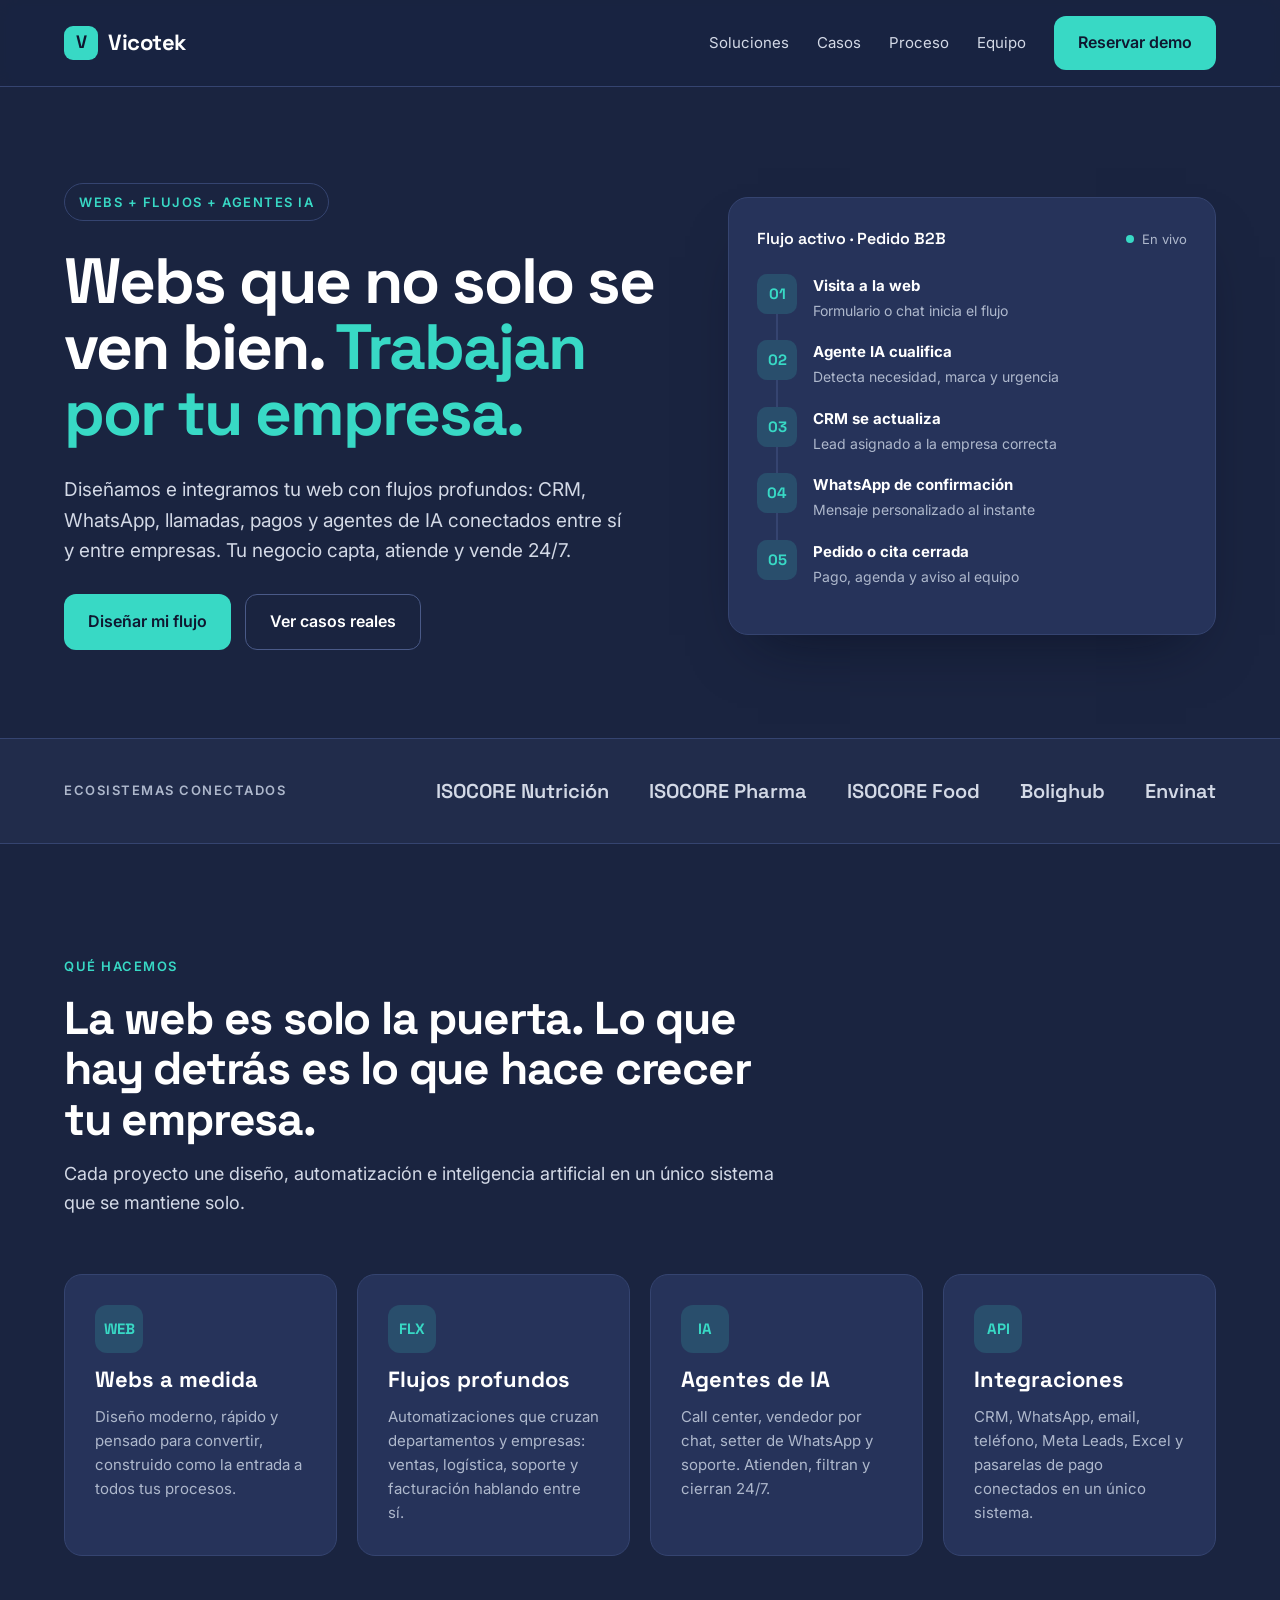
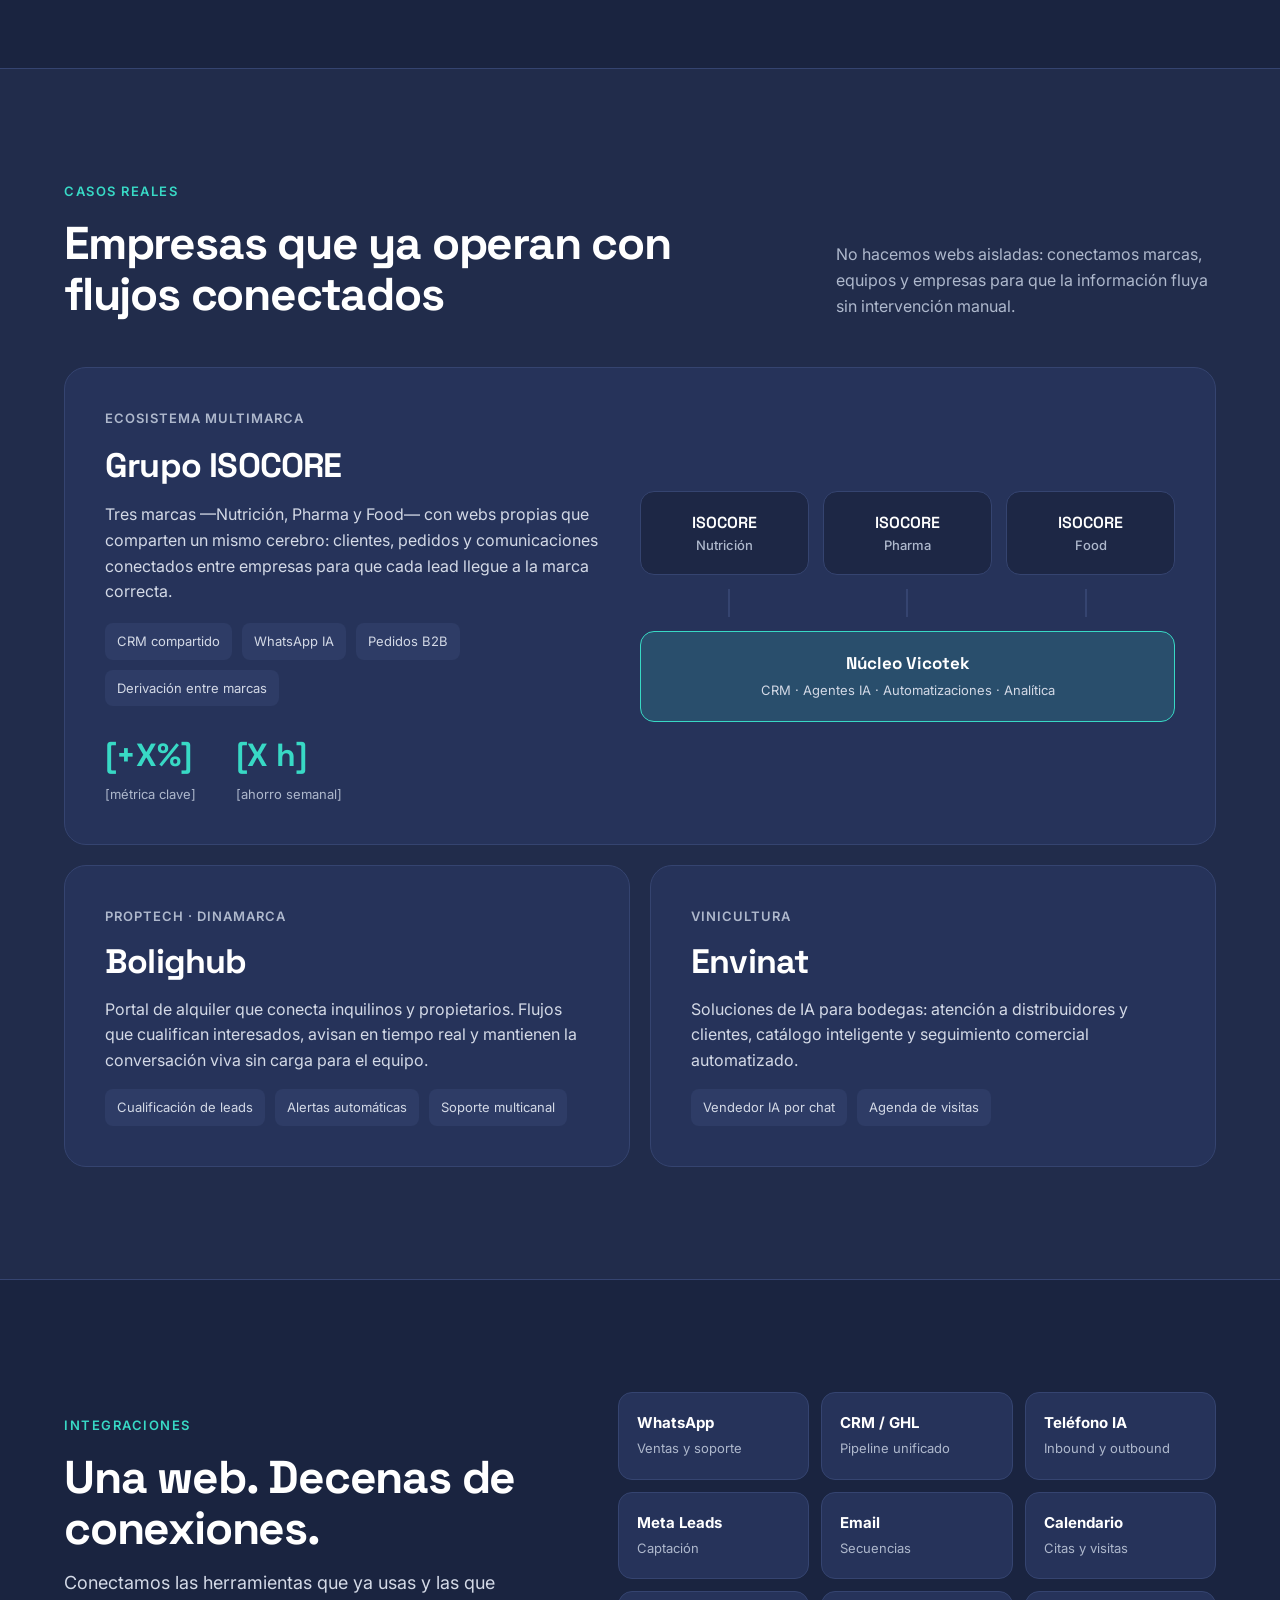
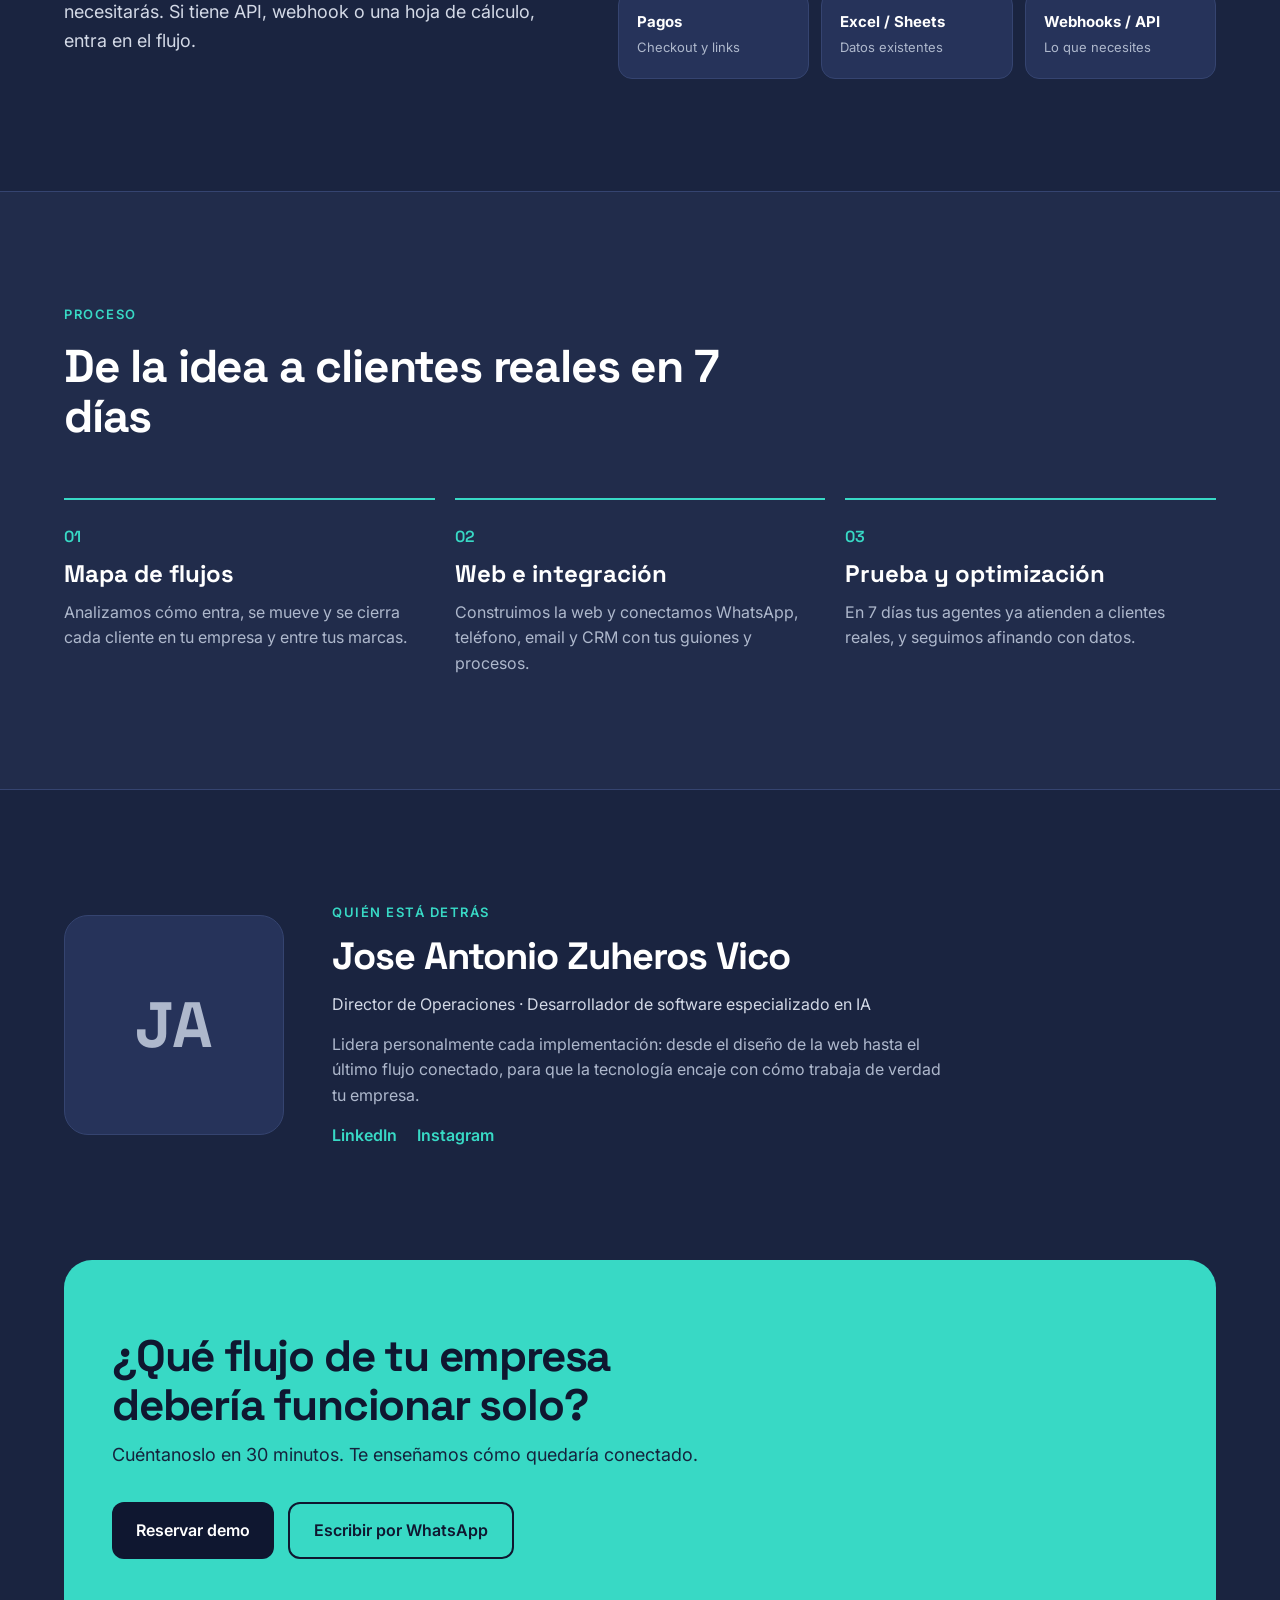
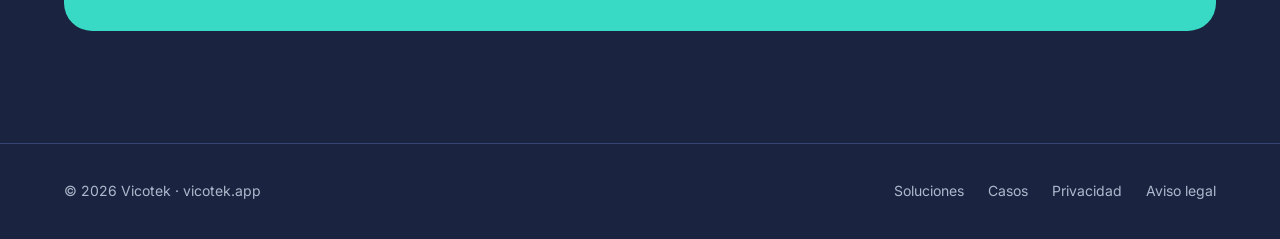
==== index.html @ 46a5ec21 "Nueva web Vicotek: webs integradas con flujos y agentes IA Co-Authored-By: Claude Opus 5.5 <noreply@" ====
<!doctype html>
<html lang="es">
<head>
  <meta charset="utf-8">
  <meta name="viewport" content="width=device-width, initial-scale=1">
  <title>Vicotek — Webs conectadas a flujos inteligentes e IA</title>
  <meta name="description" content="Diseñamos e integramos webs con flujos profundos: CRM, WhatsApp, llamadas, pagos y agentes de IA conectados entre sí y entre empresas.">
  <meta name="keywords" content="integración web, automatización, agentes IA, CRM, WhatsApp, flujos, empresas alimentarias, vinicultores">
  <link rel="canonical" href="https://www.vicotek.app/">

  <meta property="og:type" content="website">
  <meta property="og:title" content="Vicotek — Webs que trabajan por tu empresa">
  <meta property="og:description" content="Webs integradas con flujos profundos y agentes de IA que conectan empresas.">
  <meta property="og:url" content="https://www.vicotek.app/">
  <meta property="og:locale" content="es_ES">

  <link rel="icon" href="assets/favicon.svg" type="image/svg+xml">
  <link rel="preconnect" href="https://fonts.googleapis.com">
  <link rel="preconnect" href="https://fonts.gstatic.com" crossorigin>
  <link href="https://fonts.googleapis.com/css2?family=Inter:wght@400;500;600&family=Space+Grotesk:wght@500;600;700&display=swap" rel="stylesheet">
  <link rel="stylesheet" href="assets/styles.css">
</head>
<body>

<header class="header">
  <nav class="nav" aria-label="Principal">
    <a href="#inicio" class="logo"><span class="logo__mark">V</span>Vicotek</a>
    <button class="nav__toggle" type="button" aria-label="Abrir menú" aria-expanded="false" aria-controls="menu">
      <svg width="22" height="22" viewBox="0 0 24 24" fill="none" stroke="currentColor" stroke-width="2" stroke-linecap="round" aria-hidden="true"><path d="M4 7h16M4 12h16M4 17h16"/></svg>
    </button>
    <div class="nav__links" id="menu">
      <a href="#soluciones">Soluciones</a>
      <a href="#casos">Casos</a>
      <a href="#proceso">Proceso</a>
      <a href="#equipo">Equipo</a>
      <a class="btn btn--primary" href="https://api.leadconnectorhq.com/widget/booking/kqMCWqotNTBpPlBaoO3k" target="_blank" rel="noopener">Reservar demo</a>
    </div>
  </nav>
</header>

<main>

  <!-- HERO -->
  <section class="hero" id="inicio">
    <div class="container hero__grid">
      <div class="hero__copy">
        <span class="pill">Webs + flujos + agentes IA</span>
        <h1>Webs que no solo se ven bien. <span>Trabajan por tu empresa.</span></h1>
        <p class="lead">Diseñamos e integramos tu web con flujos profundos: CRM, WhatsApp, llamadas, pagos y agentes de IA conectados entre sí y entre empresas. Tu negocio capta, atiende y vende 24/7.</p>
        <div class="actions">
          <a class="btn btn--primary" href="https://api.leadconnectorhq.com/widget/booking/kqMCWqotNTBpPlBaoO3k" target="_blank" rel="noopener">Diseñar mi flujo</a>
          <a class="btn btn--ghost" href="#casos">Ver casos reales</a>
        </div>
      </div>

      <div class="flow" role="img" aria-label="Ejemplo de flujo conectado: visita web, agente IA, CRM, WhatsApp y pedido cerrado">
        <div class="flow__head">
          <span class="flow__title">Flujo activo · Pedido B2B</span>
          <span class="live"><span class="live__dot"></span>En vivo</span>
        </div>
        <ol class="flow__list">
          <li class="flow__step"><div class="flow__rail"><span class="flow__num">01</span><span class="flow__line"></span></div><div class="flow__text"><strong>Visita a la web</strong><span>Formulario o chat inicia el flujo</span></div></li>
          <li class="flow__step"><div class="flow__rail"><span class="flow__num">02</span><span class="flow__line"></span></div><div class="flow__text"><strong>Agente IA cualifica</strong><span>Detecta necesidad, marca y urgencia</span></div></li>
          <li class="flow__step"><div class="flow__rail"><span class="flow__num">03</span><span class="flow__line"></span></div><div class="flow__text"><strong>CRM se actualiza</strong><span>Lead asignado a la empresa correcta</span></div></li>
          <li class="flow__step"><div class="flow__rail"><span class="flow__num">04</span><span class="flow__line"></span></div><div class="flow__text"><strong>WhatsApp de confirmación</strong><span>Mensaje personalizado al instante</span></div></li>
          <li class="flow__step"><div class="flow__rail"><span class="flow__num">05</span><span class="flow__line"></span></div><div class="flow__text"><strong>Pedido o cita cerrada</strong><span>Pago, agenda y aviso al equipo</span></div></li>
        </ol>
      </div>
    </div>
  </section>

  <!-- ECOSISTEMAS -->
  <section class="strip" aria-label="Ecosistemas conectados">
    <div class="strip__inner">
      <span class="strip__label">Ecosistemas conectados</span>
      <div class="strip__logos">
        <span>ISOCORE Nutrición</span>
        <span>ISOCORE Pharma</span>
        <span>ISOCORE Food</span>
        <span>Bolighub</span>
        <span>Envinat</span>
      </div>
    </div>
  </section>

  <!-- SOLUCIONES -->
  <section class="section" id="soluciones">
    <div class="container">
      <div class="section-head reveal">
        <span class="eyebrow">Qué hacemos</span>
        <h2 class="h2">La web es solo la puerta. Lo que hay detrás es lo que hace crecer tu empresa.</h2>
        <p class="lead">Cada proyecto une diseño, automatización e inteligencia artificial en un único sistema que se mantiene solo.</p>
      </div>
      <div class="grid">
        <article class="card reveal"><span class="card__icon">WEB</span><h3>Webs a medida</h3><p>Diseño moderno, rápido y pensado para convertir, construido como la entrada a todos tus procesos.</p></article>
        <article class="card reveal"><span class="card__icon">FLX</span><h3>Flujos profundos</h3><p>Automatizaciones que cruzan departamentos y empresas: ventas, logística, soporte y facturación hablando entre sí.</p></article>
        <article class="card reveal"><span class="card__icon">IA</span><h3>Agentes de IA</h3><p>Call center, vendedor por chat, setter de WhatsApp y soporte. Atienden, filtran y cierran 24/7.</p></article>
        <article class="card reveal"><span class="card__icon">API</span><h3>Integraciones</h3><p>CRM, WhatsApp, email, teléfono, Meta Leads, Excel y pasarelas de pago conectados en un único sistema.</p></article>
      </div>
    </div>
  </section>

  <!-- CASOS -->
  <section class="section section--alt" id="casos">
    <div class="container">
      <div class="cases__head reveal">
        <div class="section-head" style="margin-bottom:0">
          <span class="eyebrow">Casos reales</span>
          <h2 class="h2">Empresas que ya operan con flujos conectados</h2>
        </div>
        <p>No hacemos webs aisladas: conectamos marcas, equipos y empresas para que la información fluya sin intervención manual.</p>
      </div>

      <article class="case case--wide reveal">
        <div class="case__copy">
          <span class="case__tag">Ecosistema multimarca</span>
          <h3>Grupo ISOCORE</h3>
          <p>Tres marcas —Nutrición, Pharma y Food— con webs propias que comparten un mismo cerebro: clientes, pedidos y comunicaciones conectados entre empresas para que cada lead llegue a la marca correcta.</p>
          <div class="chips"><span class="chip">CRM compartido</span><span class="chip">WhatsApp IA</span><span class="chip">Pedidos B2B</span><span class="chip">Derivación entre marcas</span></div>
          <!-- TODO: sustituir por métricas reales -->
          <div class="stats">
            <div class="stat"><strong>[+X%]</strong><span>[métrica clave]</span></div>
            <div class="stat"><strong>[X h]</strong><span>[ahorro semanal]</span></div>
          </div>
        </div>
        <div class="eco" role="img" aria-label="Las tres marcas ISOCORE conectadas al núcleo Vicotek">
          <div class="eco__brand">ISOCORE<small>Nutrición</small></div>
          <div class="eco__brand">ISOCORE<small>Pharma</small></div>
          <div class="eco__brand">ISOCORE<small>Food</small></div>
          <div class="eco__links" aria-hidden="true"><i></i><i></i><i></i></div>
          <div class="eco__core"><strong>Núcleo Vicotek</strong><span>CRM · Agentes IA · Automatizaciones · Analítica</span></div>
        </div>
      </article>

      <div class="cases__grid">
        <article class="case reveal">
          <span class="case__tag">Proptech · Dinamarca</span>
          <h3>Bolighub</h3>
          <p>Portal de alquiler que conecta inquilinos y propietarios. Flujos que cualifican interesados, avisan en tiempo real y mantienen la conversación viva sin carga para el equipo.</p>
          <div class="chips"><span class="chip">Cualificación de leads</span><span class="chip">Alertas automáticas</span><span class="chip">Soporte multicanal</span></div>
        </article>
        <article class="case reveal">
          <span class="case__tag">Vinicultura</span>
          <h3>Envinat</h3>
          <p>Soluciones de IA para bodegas: atención a distribuidores y clientes, catálogo inteligente y seguimiento comercial automatizado.</p>
          <div class="chips"><span class="chip">Vendedor IA por chat</span><span class="chip">Agenda de visitas</span></div>
        </article>
      </div>
    </div>
  </section>

  <!-- INTEGRACIONES -->
  <section class="section">
    <div class="container split">
      <div class="split__copy reveal">
        <span class="eyebrow">Integraciones</span>
        <h2 class="h2">Una web. Decenas de conexiones.</h2>
        <p class="lead">Conectamos las herramientas que ya usas y las que necesitarás. Si tiene API, webhook o una hoja de cálculo, entra en el flujo.</p>
      </div>
      <div class="tools reveal">
        <div class="tool"><strong>WhatsApp</strong><span>Ventas y soporte</span></div>
        <div class="tool"><strong>CRM / GHL</strong><span>Pipeline unificado</span></div>
        <div class="tool"><strong>Teléfono IA</strong><span>Inbound y outbound</span></div>
        <div class="tool"><strong>Meta Leads</strong><span>Captación</span></div>
        <div class="tool"><strong>Email</strong><span>Secuencias</span></div>
        <div class="tool"><strong>Calendario</strong><span>Citas y visitas</span></div>
        <div class="tool"><strong>Pagos</strong><span>Checkout y links</span></div>
        <div class="tool"><strong>Excel / Sheets</strong><span>Datos existentes</span></div>
        <div class="tool"><strong>Webhooks / API</strong><span>Lo que necesites</span></div>
      </div>
    </div>
  </section>

  <!-- PROCESO -->
  <section class="section section--alt" id="proceso">
    <div class="container">
      <div class="section-head reveal">
        <span class="eyebrow">Proceso</span>
        <h2 class="h2">De la idea a clientes reales en 7 días</h2>
      </div>
      <div class="grid">
        <div class="step reveal"><span class="step__n">01</span><h3>Mapa de flujos</h3><p>Analizamos cómo entra, se mueve y se cierra cada cliente en tu empresa y entre tus marcas.</p></div>
        <div class="step reveal"><span class="step__n">02</span><h3>Web e integración</h3><p>Construimos la web y conectamos WhatsApp, teléfono, email y CRM con tus guiones y procesos.</p></div>
        <div class="step reveal"><span class="step__n">03</span><h3>Prueba y optimización</h3><p>En 7 días tus agentes ya atienden a clientes reales, y seguimos afinando con datos.</p></div>
      </div>
    </div>
  </section>

  <!-- EQUIPO -->
  <section class="section" id="equipo">
    <div class="container team">
      <!-- Para poner la foto: guarda assets/jose-antonio.jpg y cambia este div por
           <img class="team__photo" src="assets/jose-antonio.jpg" alt="Jose Antonio Zuheros Vico"> -->
      <div class="team__photo" aria-hidden="true">JA</div>
      <div class="team__copy reveal">
        <span class="eyebrow">Quién está detrás</span>
        <h2>Jose Antonio Zuheros Vico</h2>
        <span class="team__role">Director de Operaciones · Desarrollador de software especializado en IA</span>
        <p>Lidera personalmente cada implementación: desde el diseño de la web hasta el último flujo conectado, para que la tecnología encaje con cómo trabaja de verdad tu empresa.</p>
        <div class="team__social">
          <a href="https://www.linkedin.com/in/jose-antonio-zuheros-vico-3103874" target="_blank" rel="noopener">LinkedIn</a>
          <a href="https://www.instagram.com/jose_antonio_vico" target="_blank" rel="noopener">Instagram</a>
        </div>
      </div>
    </div>
  </section>

  <!-- CTA -->
  <section class="cta">
    <div class="container">
      <div class="cta__box reveal">
        <div>
          <h2>¿Qué flujo de tu empresa debería funcionar solo?</h2>
          <p>Cuéntanoslo en 30 minutos. Te enseñamos cómo quedaría conectado.</p>
        </div>
        <div class="actions">
          <a class="btn btn--dark" href="https://api.leadconnectorhq.com/widget/booking/kqMCWqotNTBpPlBaoO3k" target="_blank" rel="noopener">Reservar demo</a>
          <a class="btn btn--outline-dark" href="https://wa.link/6b6g6p" target="_blank" rel="noopener">Escribir por WhatsApp</a>
        </div>
      </div>
    </div>
  </section>

</main>

<footer class="footer">
  <div class="footer__inner">
    <span>© <span id="year">2026</span> Vicotek · vicotek.app</span>
    <div class="footer__links">
      <a href="#soluciones">Soluciones</a>
      <a href="#casos">Casos</a>
      <a href="privacidad.html">Privacidad</a>
      <a href="aviso-legal.html">Aviso legal</a>
    </div>
  </div>
</footer>

<script src="assets/main.js" defer></script>
</body>
</html>
---- assets/styles.css ----
/* ==========================================================
   Vicotek — estilos
   Cambia los colores de marca aquí (variables :root)
   ========================================================== */
:root {
  --bg: #1A2440;          /* fondo principal (más claro que la v1) */
  --bg-alt: #212C4B;      /* secciones alternas */
  --surface: #26335A;     /* tarjetas */
  --surface-2: #1D2745;   /* tarjetas internas */
  --border: #354470;
  --chip: #2E3C66;

  --text: #FFFFFF;
  --text-2: #D3D9E6;
  --muted: #AEB8CC;

  --accent: #38D9C5;      /* color de marca */
  --accent-soft: rgba(56, 217, 197, 0.16);
  --on-accent: #0F1730;

  --font-body: "Inter", system-ui, -apple-system, "Segoe UI", sans-serif;
  --font-head: "Space Grotesk", "Inter", system-ui, sans-serif;

  --radius: 18px;
  --max: 1200px;
}

*, *::before, *::after { box-sizing: border-box; }
html { scroll-behavior: smooth; scroll-padding-top: 84px; }
body {
  margin: 0;
  font-family: var(--font-body);
  color: var(--text-2);
  background: var(--bg);
  line-height: 1.6;
  -webkit-font-smoothing: antialiased;
}
img { max-width: 100%; display: block; }
a { color: inherit; text-decoration: none; }
h1, h2, h3 { font-family: var(--font-head); color: var(--text); margin: 0; line-height: 1.1; }
p { margin: 0; }

.container { max-width: var(--max); margin: 0 auto; padding: 0 24px; }
.section { padding: 112px 0; }
.section--alt { background: var(--bg-alt); border-top: 1px solid var(--border); border-bottom: 1px solid var(--border); }

.eyebrow {
  display: inline-block;
  font-size: 13px; font-weight: 600; letter-spacing: 1.5px; text-transform: uppercase;
  color: var(--accent);
}
.h2 { font-size: clamp(32px, 4.2vw, 46px); letter-spacing: -1.2px; }
.lead { font-size: 18px; color: var(--text-2); }
.section-head { display: flex; flex-direction: column; gap: 16px; max-width: 720px; margin-bottom: 56px; }

/* Buttons */
.btn {
  display: inline-flex; align-items: center; justify-content: center;
  min-height: 48px; padding: 14px 24px; border-radius: 12px;
  font-weight: 600; font-size: 16px; transition: transform .15s ease, background .15s ease, border-color .15s ease;
}
.btn:hover { transform: translateY(-1px); }
.btn--primary { background: var(--accent); color: var(--on-accent); }
.btn--ghost { border: 1px solid #4A5A88; color: var(--text); }
.btn--ghost:hover { border-color: var(--accent); }
.btn--dark { background: var(--on-accent); color: #fff; }
.btn--outline-dark { border: 2px solid var(--on-accent); color: var(--on-accent); }
.btn:focus-visible, a:focus-visible, button:focus-visible { outline: 3px solid var(--accent); outline-offset: 3px; }

/* Header */
.header {
  position: sticky; top: 0; z-index: 50;
  background: rgba(26, 36, 64, 0.88);
  backdrop-filter: saturate(1.4) blur(10px);
  -webkit-backdrop-filter: saturate(1.4) blur(10px);
  border-bottom: 1px solid var(--border);
}
.nav { display: flex; align-items: center; justify-content: space-between; gap: 16px; padding: 16px 24px; max-width: var(--max); margin: 0 auto; }
.logo { display: flex; align-items: center; gap: 10px; font-family: var(--font-head); font-weight: 700; font-size: 22px; color: var(--text); letter-spacing: -0.5px; }
.logo__mark { width: 34px; height: 34px; border-radius: 9px; background: var(--accent); color: var(--on-accent); display: grid; place-items: center; font-size: 18px; }
.nav__links { display: flex; align-items: center; gap: 28px; font-size: 15px; }
.nav__links a:not(.btn) { color: var(--text-2); }
.nav__links a:not(.btn):hover { color: var(--text); }
.nav__toggle { display: none; background: none; border: 1px solid var(--border); border-radius: 10px; width: 44px; height: 44px; color: var(--text); cursor: pointer; }

/* Hero */
.hero { padding: 96px 0 88px; }
.hero__grid { display: flex; flex-wrap: wrap; gap: 56px; align-items: center; }
.hero__copy { flex: 1 1 520px; min-width: 0; display: flex; flex-direction: column; gap: 28px; }
.pill { align-self: flex-start; font-size: 13px; font-weight: 600; letter-spacing: 1.5px; text-transform: uppercase; color: var(--accent); border: 1px solid var(--border); border-radius: 999px; padding: 8px 14px; }
.hero h1 { font-size: clamp(40px, 6vw, 64px); letter-spacing: -2px; line-height: 1.03; }
.hero h1 span { color: var(--accent); }
.hero .lead { font-size: 19px; max-width: 560px; }
.actions { display: flex; flex-wrap: wrap; gap: 14px; }

.flow { flex: 1 1 400px; min-width: 0; background: var(--surface); border: 1px solid var(--border); border-radius: 20px; padding: 28px; box-shadow: 0 30px 60px -30px rgba(5, 10, 25, .6); }
.flow__head { display: flex; justify-content: space-between; align-items: center; margin-bottom: 22px; }
.flow__title { font-family: var(--font-head); font-weight: 600; color: var(--text); }
.live { display: inline-flex; align-items: center; gap: 8px; font-size: 13px; color: var(--muted); }
.live__dot { width: 8px; height: 8px; border-radius: 50%; background: var(--accent); animation: pulse 1.8s infinite; }
@keyframes pulse { 0%,100% { box-shadow: 0 0 0 0 var(--accent-soft); } 50% { box-shadow: 0 0 0 6px var(--accent-soft); } }
.flow__list { list-style: none; margin: 0; padding: 0; }
.flow__step { display: flex; gap: 16px; }
.flow__rail { display: flex; flex-direction: column; align-items: center; width: 40px; flex-shrink: 0; }
.flow__num { width: 40px; height: 40px; border-radius: 10px; background: var(--accent-soft); color: var(--accent); display: grid; place-items: center; font-family: var(--font-head); font-weight: 700; font-size: 15px; }
.flow__line { width: 2px; flex: 1; min-height: 18px; background: var(--border); }
.flow__step:last-child .flow__line { display: none; }
.flow__text { padding-bottom: 18px; display: flex; flex-direction: column; gap: 2px; }
.flow__text strong { color: var(--text); font-size: 15px; }
.flow__text span { font-size: 14px; color: var(--muted); }

/* Logo strip */
.strip { background: var(--bg-alt); border-top: 1px solid var(--border); border-bottom: 1px solid var(--border); }
.strip__inner { display: flex; flex-wrap: wrap; align-items: center; justify-content: space-between; gap: 28px; padding: 36px 24px; max-width: var(--max); margin: 0 auto; }
.strip__label { font-size: 13px; font-weight: 600; letter-spacing: 1.5px; text-transform: uppercase; color: var(--muted); }
.strip__logos { display: flex; flex-wrap: wrap; gap: 14px 40px; font-family: var(--font-head); font-weight: 600; font-size: 20px; color: var(--text-2); }

/* Cards */
.grid { display: grid; gap: 20px; grid-template-columns: repeat(auto-fit, minmax(260px, 1fr)); }
.card { background: var(--surface); border: 1px solid var(--border); border-radius: var(--radius); padding: 30px; display: flex; flex-direction: column; gap: 14px; transition: border-color .2s ease, transform .2s ease; }
.card:hover { border-color: var(--accent); transform: translateY(-2px); }
.card__icon { width: 48px; height: 48px; border-radius: 12px; background: var(--accent-soft); color: var(--accent); display: grid; place-items: center; font-family: var(--font-head); font-weight: 700; font-size: 15px; }
.card h3 { font-size: 22px; }
.card p { font-size: 15px; color: var(--muted); }

/* Cases */
.cases__head { display: flex; flex-wrap: wrap; justify-content: space-between; align-items: flex-end; gap: 24px; margin-bottom: 48px; }
.cases__head p { max-width: 380px; color: var(--muted); }
.case { background: var(--surface); border: 1px solid var(--border); border-radius: 22px; padding: 40px; display: flex; flex-direction: column; gap: 16px; }
.case--wide { flex-direction: row; flex-wrap: wrap; gap: 40px; margin-bottom: 20px; }
.case__copy { flex: 1 1 380px; min-width: 0; display: flex; flex-direction: column; gap: 18px; }
.case__tag { font-size: 13px; font-weight: 600; color: var(--muted); letter-spacing: 1px; text-transform: uppercase; }
.case h3 { font-size: clamp(26px, 3vw, 34px); letter-spacing: -0.8px; }
.case p { font-size: 16px; }
.chips { display: flex; flex-wrap: wrap; gap: 10px; }
.chip { font-size: 13px; padding: 8px 12px; border-radius: 8px; background: var(--chip); color: var(--text-2); }
.stats { display: flex; gap: 40px; padding-top: 6px; }
.stat { display: flex; flex-direction: column; gap: 2px; }
.stat strong { font-family: var(--font-head); font-size: 32px; color: var(--accent); }
.stat span { font-size: 13px; color: var(--muted); }
.cases__grid { display: grid; gap: 20px; grid-template-columns: repeat(auto-fit, minmax(320px, 1fr)); }

.eco { flex: 1 1 420px; min-width: 0; display: grid; grid-template-columns: repeat(3, minmax(0, 1fr)); gap: 14px; align-content: center; }
.eco__brand { background: var(--surface-2); border: 1px solid var(--border); border-radius: 14px; padding: 18px 10px; text-align: center; font-family: var(--font-head); font-weight: 600; color: var(--text); }
.eco__brand small { display: block; font-family: var(--font-body); font-weight: 500; font-size: 13px; color: var(--muted); }
.eco__links { grid-column: 1 / -1; display: flex; justify-content: space-around; }
.eco__links i { width: 2px; height: 28px; background: var(--border); }
.eco__core { grid-column: 1 / -1; background: var(--accent-soft); border: 1px solid var(--accent); border-radius: 14px; padding: 18px; text-align: center; }
.eco__core strong { display: block; font-family: var(--font-head); font-size: 17px; color: var(--text); }
.eco__core span { font-size: 13px; color: var(--text-2); }

/* Integrations */
.split { display: flex; flex-wrap: wrap; gap: 56px; align-items: center; }
.split__copy { flex: 1 1 420px; min-width: 0; display: flex; flex-direction: column; gap: 16px; }
.tools { flex: 1 1 520px; min-width: 0; display: grid; gap: 12px; grid-template-columns: repeat(auto-fit, minmax(150px, 1fr)); }
.tool { background: var(--surface); border: 1px solid var(--border); border-radius: 14px; padding: 18px; }
.tool strong { display: block; color: var(--text); font-size: 15px; }
.tool span { font-size: 13px; color: var(--muted); }

/* Process */
.step { border-top: 2px solid var(--accent); padding-top: 24px; display: flex; flex-direction: column; gap: 12px; }
.step__n { font-family: var(--font-head); font-weight: 600; color: var(--accent); }
.step h3 { font-size: 24px; }
.step p { color: var(--muted); }

/* Team */
.team { display: flex; flex-wrap: wrap; gap: 48px; align-items: center; }
.team__photo { width: 220px; height: 220px; border-radius: 24px; object-fit: cover; background: var(--surface); border: 1px solid var(--border); flex-shrink: 0; display: grid; place-items: center; color: var(--muted); font-family: var(--font-head); font-size: 64px; font-weight: 700; }
.team__copy { flex: 1 1 480px; min-width: 0; display: flex; flex-direction: column; gap: 14px; }
.team__copy h2 { font-size: clamp(28px, 3.4vw, 38px); letter-spacing: -1px; }
.team__role { color: var(--text-2); }
.team__copy p { color: var(--muted); max-width: 620px; }
.team__social { display: flex; gap: 20px; }
.team__social a { color: var(--accent); font-weight: 600; }
.team__social a:hover { text-decoration: underline; }

/* CTA */
.cta { padding: 0 0 112px; }
.cta__box { background: var(--accent); border-radius: 28px; padding: 72px 48px; display: flex; flex-wrap: wrap; justify-content: space-between; align-items: center; gap: 32px; }
.cta__box h2 { color: var(--on-accent); font-size: clamp(30px, 4vw, 44px); letter-spacing: -1.2px; max-width: 640px; }
.cta__box p { color: #15233D; font-size: 18px; margin-top: 12px; }

/* Footer */
.footer { border-top: 1px solid var(--border); }
.footer__inner { display: flex; flex-wrap: wrap; justify-content: space-between; gap: 16px; padding: 36px 24px; max-width: var(--max); margin: 0 auto; font-size: 14px; color: var(--muted); }
.footer__links { display: flex; flex-wrap: wrap; gap: 24px; }
.footer__links a:hover { color: var(--text); }

/* Reveal on scroll */
.reveal { opacity: 0; transform: translateY(16px); transition: opacity .6s ease, transform .6s ease; }
.reveal.is-visible { opacity: 1; transform: none; }
@media (prefers-reduced-motion: reduce) {
  html { scroll-behavior: auto; }
  .reveal { opacity: 1; transform: none; transition: none; }
  .live__dot { animation: none; }
}

/* Mobile */
@media (max-width: 860px) {
  .nav__toggle { display: inline-grid; place-items: center; }
  .nav__links {
    display: none; position: absolute; top: 100%; left: 0; right: 0;
    flex-direction: column; align-items: stretch; gap: 4px;
    padding: 16px 24px 24px; background: var(--bg); border-bottom: 1px solid var(--border);
  }
  .nav__links.is-open { display: flex; }
  .nav__links a:not(.btn) { padding: 12px 0; }
  .section { padding: 80px 0; }
  .hero { padding: 64px 0; }
  .case { padding: 28px; }
  .cta__box { padding: 48px 28px; }
}
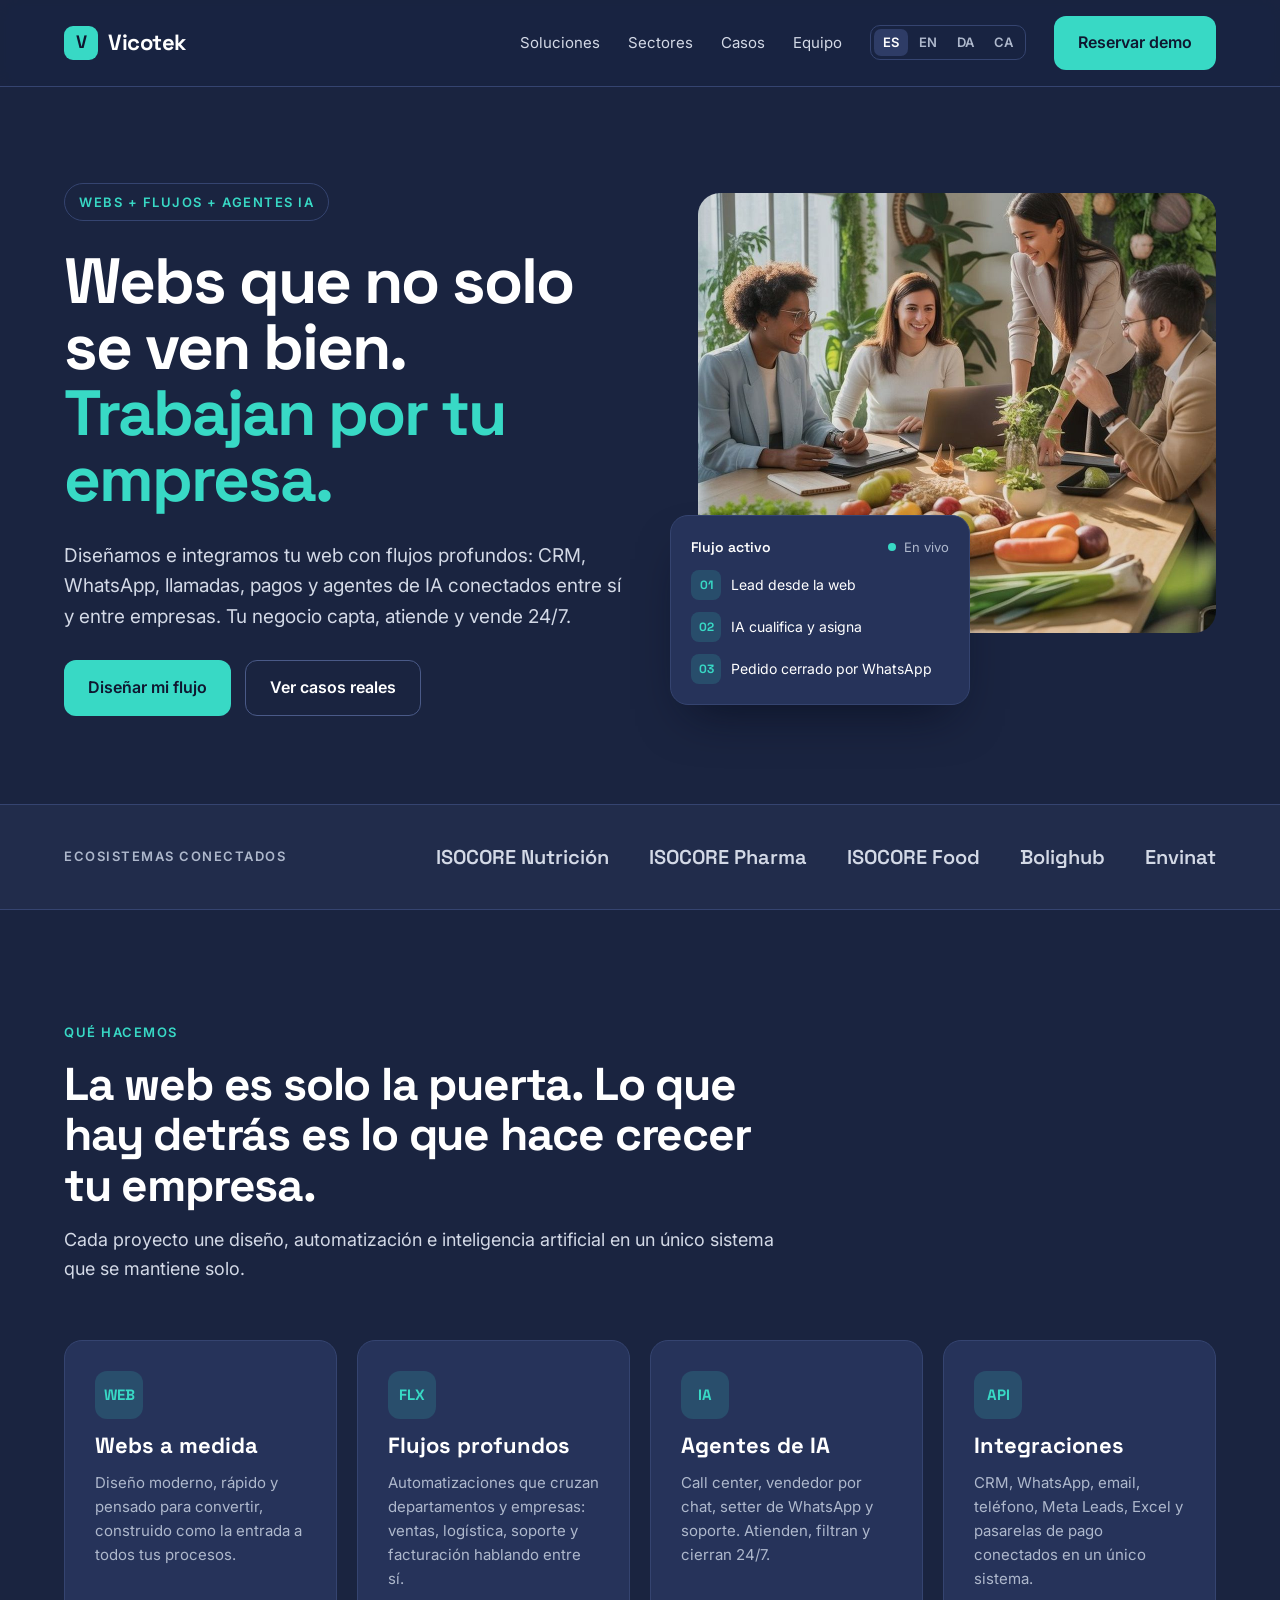
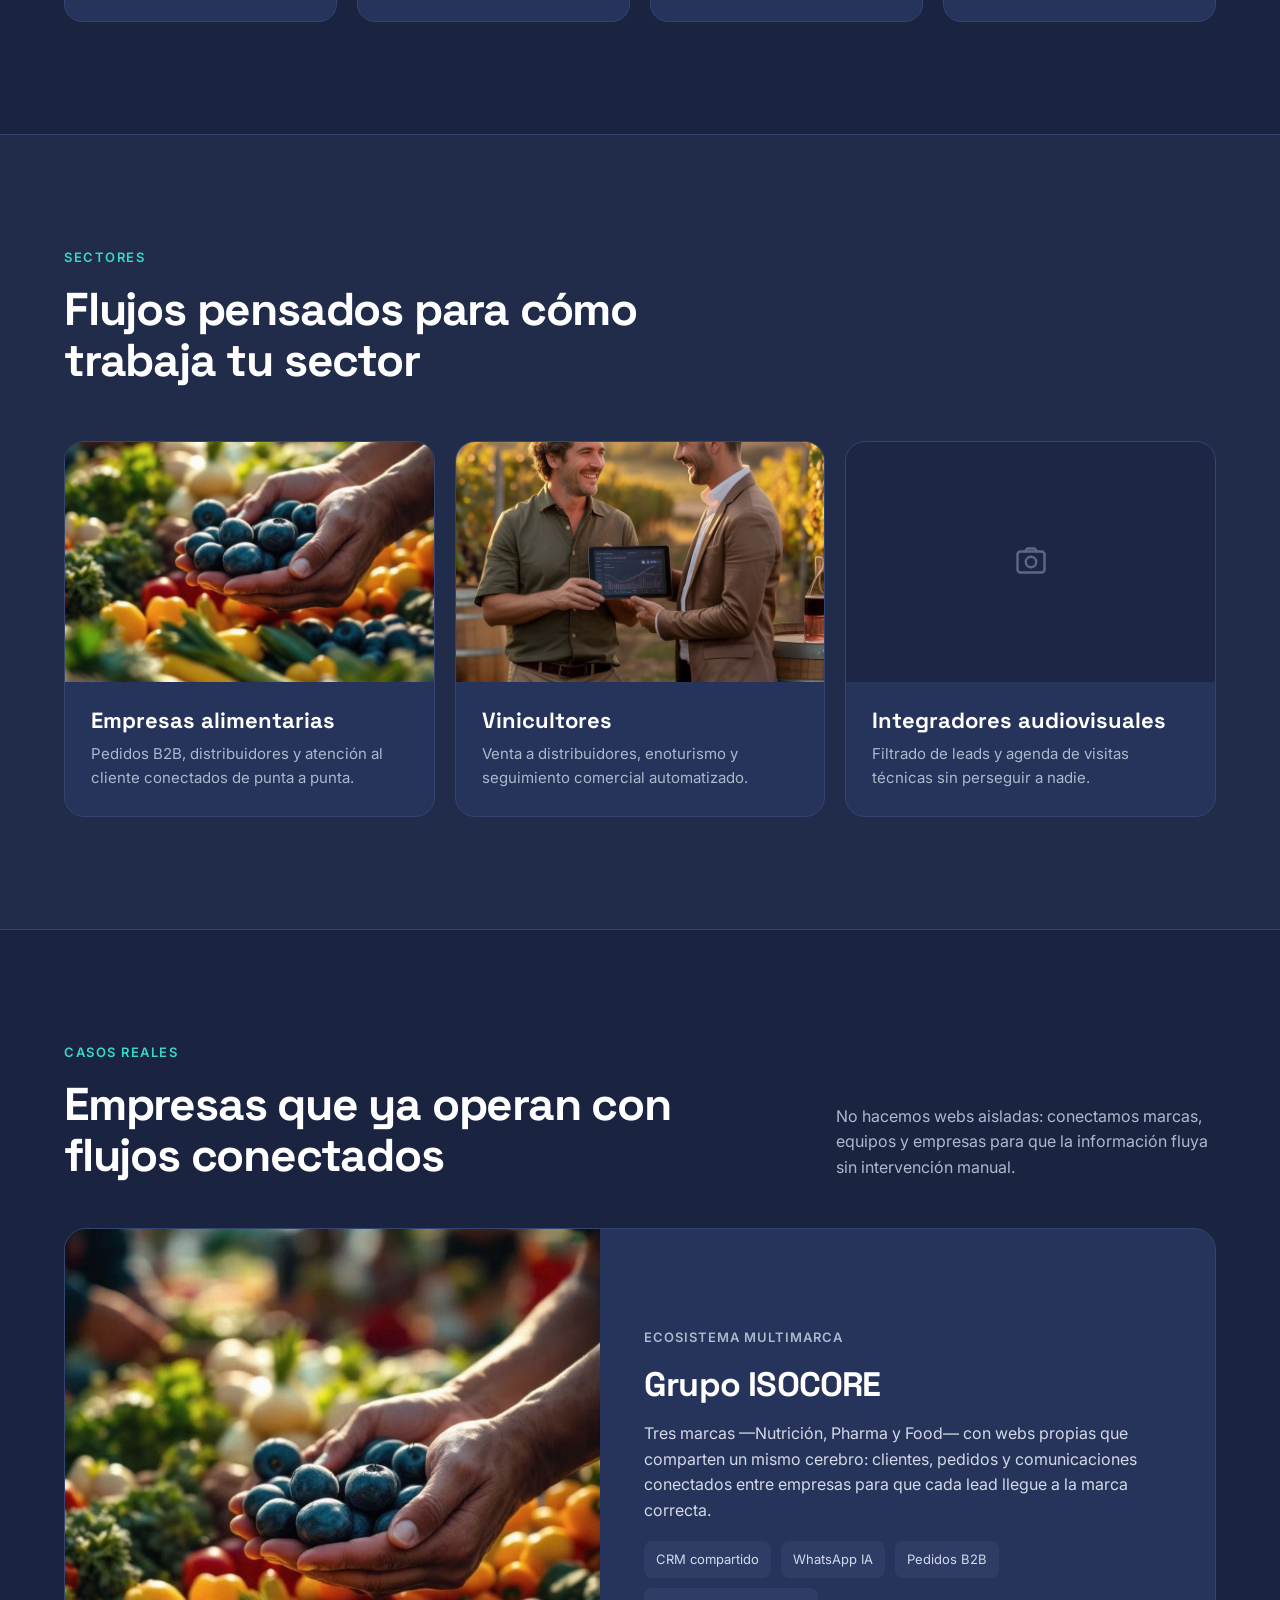
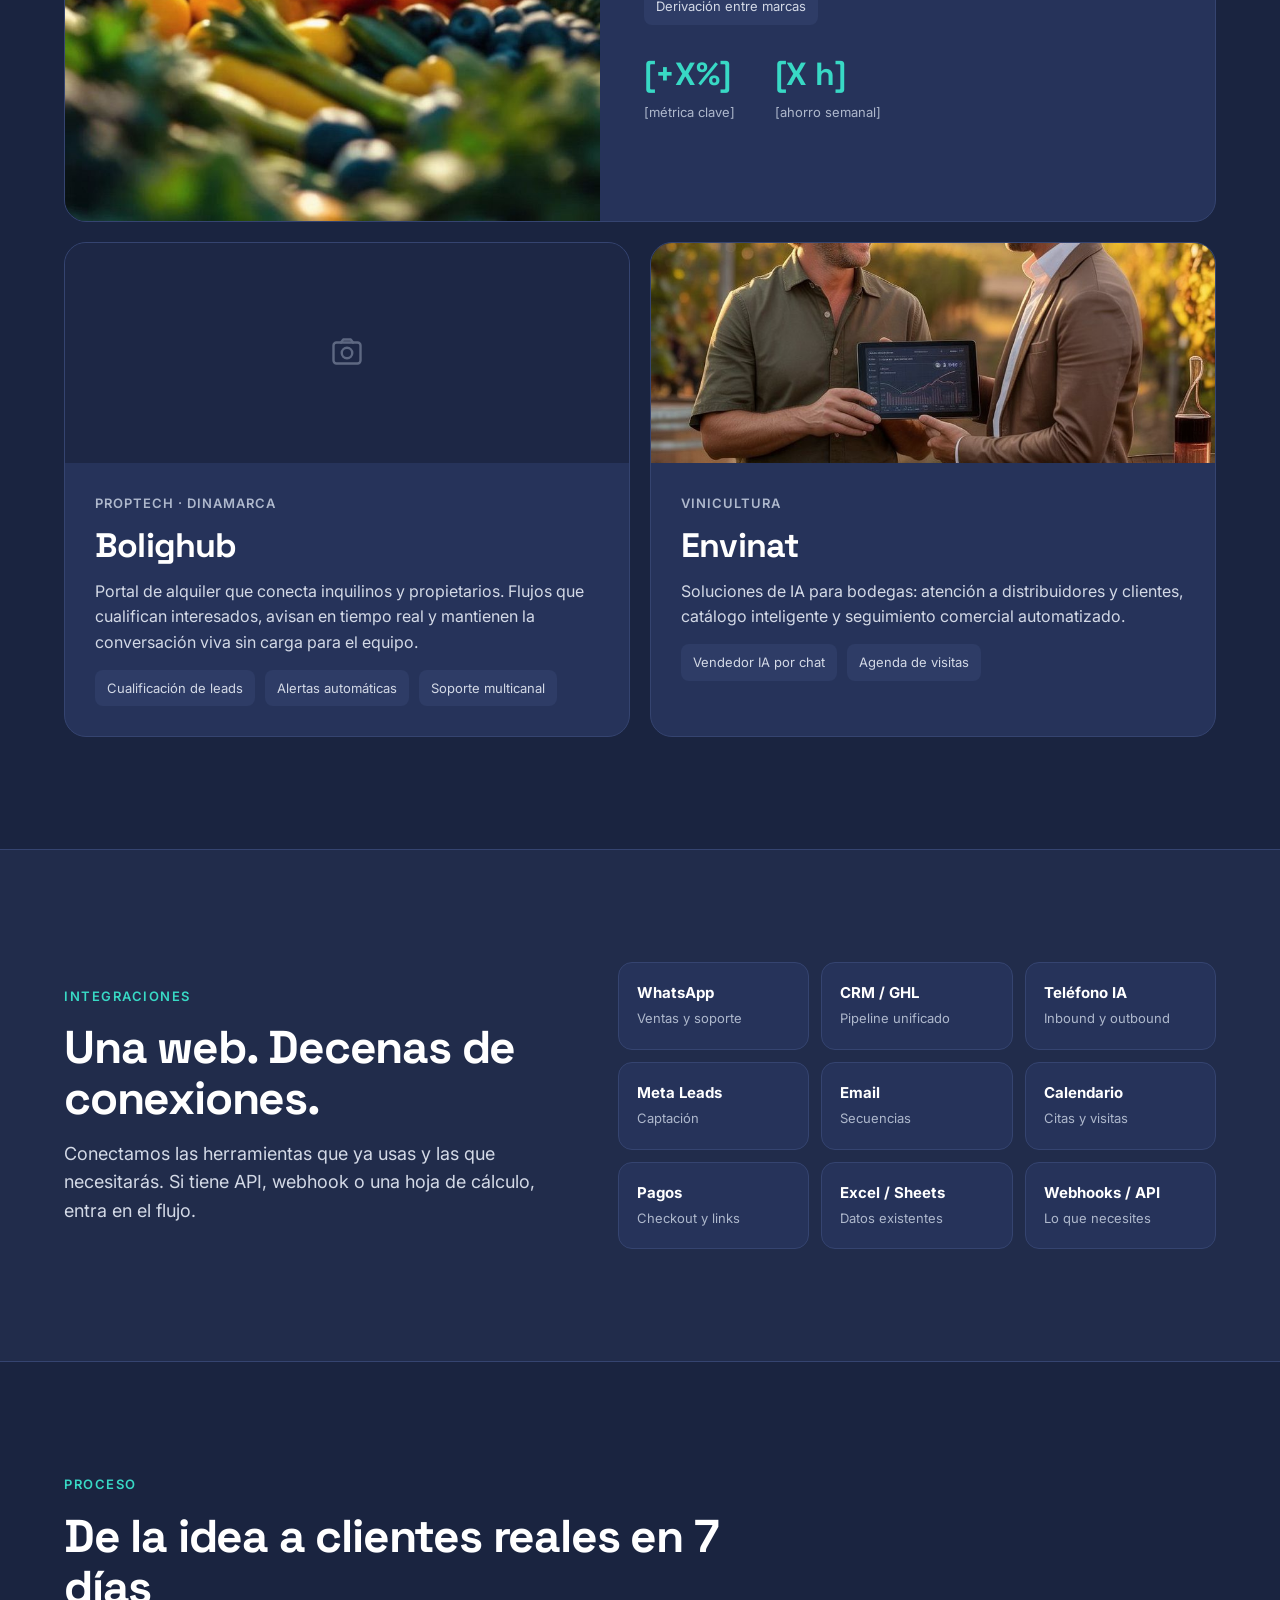
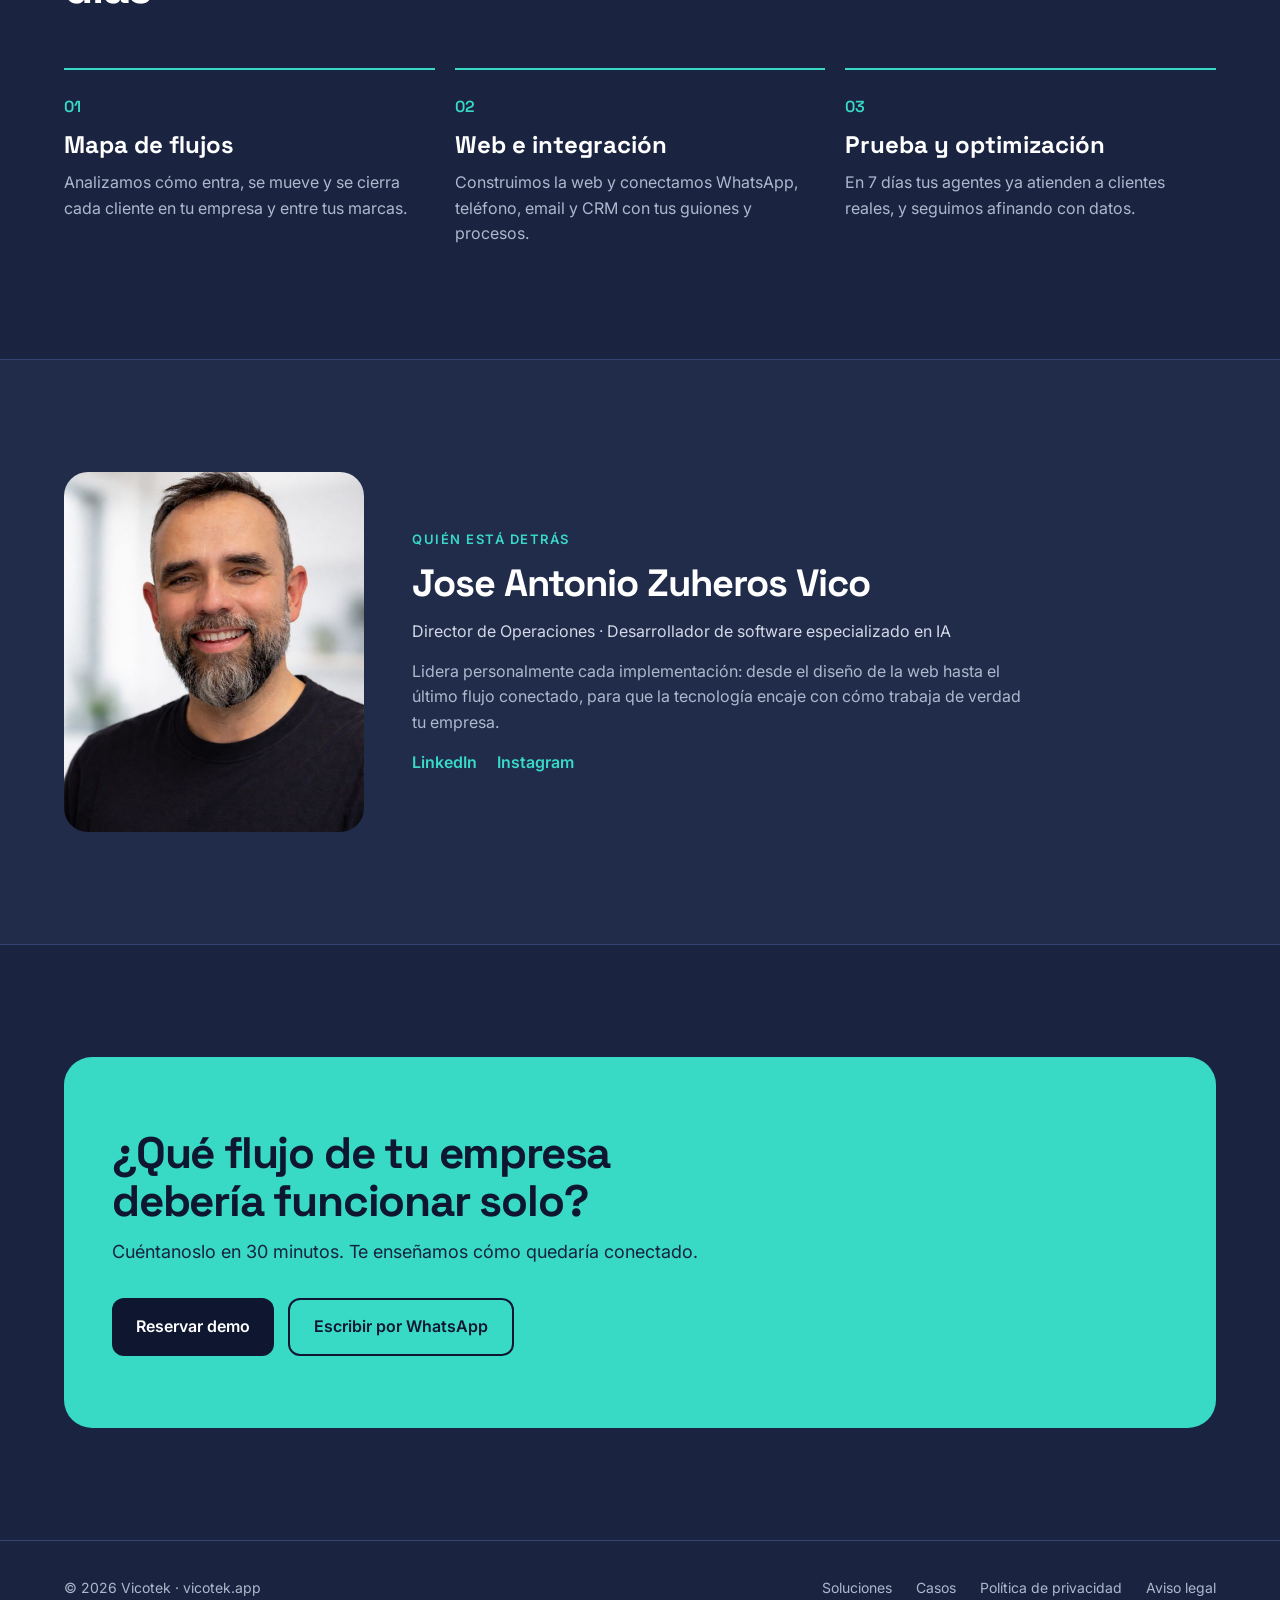
==== commit 4a8d910e: "Web multidioma (ES, EN, DA, CA) con fotos y sección de sectores - Plantilla src/ + textos en i18n/*." ====
--- a/index.html
+++ b/index.html
@@ -5,13 +5,17 @@
   <meta name="viewport" content="width=device-width, initial-scale=1">
   <title>Vicotek — Webs conectadas a flujos inteligentes e IA</title>
   <meta name="description" content="Diseñamos e integramos webs con flujos profundos: CRM, WhatsApp, llamadas, pagos y agentes de IA conectados entre sí y entre empresas.">
-  <meta name="keywords" content="integración web, automatización, agentes IA, CRM, WhatsApp, flujos, empresas alimentarias, vinicultores">
   <link rel="canonical" href="https://www.vicotek.app/">
-
+  <link rel="alternate" hreflang="es" href="https://www.vicotek.app/">
+  <link rel="alternate" hreflang="en" href="https://www.vicotek.app/en/">
+  <link rel="alternate" hreflang="da" href="https://www.vicotek.app/da/">
+  <link rel="alternate" hreflang="ca" href="https://www.vicotek.app/ca/">
+  <link rel="alternate" hreflang="x-default" href="https://www.vicotek.app/">
   <meta property="og:type" content="website">
   <meta property="og:title" content="Vicotek — Webs que trabajan por tu empresa">
   <meta property="og:description" content="Webs integradas con flujos profundos y agentes de IA que conectan empresas.">
   <meta property="og:url" content="https://www.vicotek.app/">
+  <meta property="og:image" content="https://www.vicotek.app/assets/img/hero.jpg">
   <meta property="og:locale" content="es_ES">
 
   <link rel="icon" href="assets/favicon.svg" type="image/svg+xml">
@@ -20,7 +24,7 @@
   <link href="https://fonts.googleapis.com/css2?family=Inter:wght@400;500;600&family=Space+Grotesk:wght@500;600;700&display=swap" rel="stylesheet">
   <link rel="stylesheet" href="assets/styles.css">
 </head>
-<body>
+<body data-menu-open="Abrir menú" data-menu-close="Cerrar menú">
 
 <header class="header">
   <nav class="nav" aria-label="Principal">
@@ -30,9 +34,15 @@
     </button>
     <div class="nav__links" id="menu">
       <a href="#soluciones">Soluciones</a>
+      <a href="#sectores">Sectores</a>
       <a href="#casos">Casos</a>
-      <a href="#proceso">Proceso</a>
       <a href="#equipo">Equipo</a>
+      <div class="lang" role="group" aria-label="Idioma">
+        <a href="./" hreflang="es" lang="es" title="Castellano" data-set-lang="es" aria-current="true">ES</a>
+        <a href="en/" hreflang="en" lang="en" title="English" data-set-lang="en">EN</a>
+        <a href="da/" hreflang="da" lang="da" title="Dansk" data-set-lang="da">DA</a>
+        <a href="ca/" hreflang="ca" lang="ca" title="Català" data-set-lang="ca">CA</a>
+      </div>
       <a class="btn btn--primary" href="https://api.leadconnectorhq.com/widget/booking/kqMCWqotNTBpPlBaoO3k" target="_blank" rel="noopener">Reservar demo</a>
     </div>
   </nav>
@@ -40,7 +50,7 @@
 
 <main>
 
-  <!-- HERO -->
+  <!-- PORTADA -->
   <section class="hero" id="inicio">
     <div class="container hero__grid">
       <div class="hero__copy">
@@ -52,19 +62,19 @@
           <a class="btn btn--ghost" href="#casos">Ver casos reales</a>
         </div>
       </div>
-
-      <div class="flow" role="img" aria-label="Ejemplo de flujo conectado: visita web, agente IA, CRM, WhatsApp y pedido cerrado">
-        <div class="flow__head">
-          <span class="flow__title">Flujo activo · Pedido B2B</span>
-          <span class="live"><span class="live__dot"></span>En vivo</span>
-        </div>
-        <ol class="flow__list">
-          <li class="flow__step"><div class="flow__rail"><span class="flow__num">01</span><span class="flow__line"></span></div><div class="flow__text"><strong>Visita a la web</strong><span>Formulario o chat inicia el flujo</span></div></li>
-          <li class="flow__step"><div class="flow__rail"><span class="flow__num">02</span><span class="flow__line"></span></div><div class="flow__text"><strong>Agente IA cualifica</strong><span>Detecta necesidad, marca y urgencia</span></div></li>
-          <li class="flow__step"><div class="flow__rail"><span class="flow__num">03</span><span class="flow__line"></span></div><div class="flow__text"><strong>CRM se actualiza</strong><span>Lead asignado a la empresa correcta</span></div></li>
-          <li class="flow__step"><div class="flow__rail"><span class="flow__num">04</span><span class="flow__line"></span></div><div class="flow__text"><strong>WhatsApp de confirmación</strong><span>Mensaje personalizado al instante</span></div></li>
-          <li class="flow__step"><div class="flow__rail"><span class="flow__num">05</span><span class="flow__line"></span></div><div class="flow__text"><strong>Pedido o cita cerrada</strong><span>Pago, agenda y aviso al equipo</span></div></li>
-        </ol>
+      <div class="hero__media">
+        <div class="ph hero__photo"><img src="assets/img/hero.jpg" alt="Equipo de un cliente revisando su flujo comercial alrededor de una mesa" width="1100" height="880" fetchpriority="high" onerror="this.remove()"></div>
+        <div class="flow-mini" role="img" aria-label="Ejemplo de flujo: lead desde la web, la IA cualifica y asigna, pedido cerrado por WhatsApp">
+          <div class="flow__head" style="margin:0">
+            <span class="flow__title" style="font-size:14px">Flujo activo</span>
+            <span class="live"><span class="live__dot"></span>En vivo</span>
+          </div>
+          <ol>
+            <li><span class="flow__num">01</span>Lead desde la web</li>
+            <li><span class="flow__num">02</span>IA cualifica y asigna</li>
+            <li><span class="flow__num">03</span>Pedido cerrado por WhatsApp</li>
+          </ol>
+        </div>
       </div>
     </div>
   </section>
@@ -83,7 +93,7 @@
     </div>
   </section>
 
-  <!-- SOLUCIONES -->
+  <!-- QUÉ HACEMOS -->
   <section class="section" id="soluciones">
     <div class="container">
       <div class="section-head reveal">
@@ -100,8 +110,32 @@
     </div>
   </section>
 
+  <!-- SECTORES -->
+  <section class="section section--alt" id="sectores">
+    <div class="container">
+      <div class="section-head reveal">
+        <span class="eyebrow">Sectores</span>
+        <h2 class="h2">Flujos pensados para cómo trabaja tu sector</h2>
+      </div>
+      <div class="sectors">
+        <article class="sector reveal">
+          <div class="ph"><img src="assets/img/sector-alimentacion.jpg" alt="Manos sosteniendo arándanos frescos en un mercado de frutas y verduras" width="800" height="500" loading="lazy" onerror="this.remove()"></div>
+          <div class="sector__body"><h3>Empresas alimentarias</h3><p>Pedidos B2B, distribuidores y atención al cliente conectados de punta a punta.</p></div>
+        </article>
+        <article class="sector reveal">
+          <div class="ph"><img src="assets/img/sector-vino.jpg" alt="Viticultor y consultor revisando datos de ventas en una tablet en el viñedo" width="800" height="500" loading="lazy" onerror="this.remove()"></div>
+          <div class="sector__body"><h3>Vinicultores</h3><p>Venta a distribuidores, enoturismo y seguimiento comercial automatizado.</p></div>
+        </article>
+        <article class="sector reveal">
+          <div class="ph"><img src="assets/img/sector-audiovisual.jpg" alt="Instalación audiovisual profesional" width="800" height="500" loading="lazy" onerror="this.remove()"></div>
+          <div class="sector__body"><h3>Integradores audiovisuales</h3><p>Filtrado de leads y agenda de visitas técnicas sin perseguir a nadie.</p></div>
+        </article>
+      </div>
+    </div>
+  </section>
+
   <!-- CASOS -->
-  <section class="section section--alt" id="casos">
+  <section class="section" id="casos">
     <div class="container">
       <div class="cases__head reveal">
         <div class="section-head" style="margin-bottom:0">
@@ -111,7 +145,8 @@
         <p>No hacemos webs aisladas: conectamos marcas, equipos y empresas para que la información fluya sin intervención manual.</p>
       </div>
 
-      <article class="case case--wide reveal">
+      <article class="case case--photo reveal">
+        <div class="ph"><img src="assets/img/caso-isocore.jpg" alt="Producto fresco de un cliente del Grupo ISOCORE" width="760" height="840" loading="lazy" onerror="this.remove()"></div>
         <div class="case__copy">
           <span class="case__tag">Ecosistema multimarca</span>
           <h3>Grupo ISOCORE</h3>
@@ -123,34 +158,33 @@
             <div class="stat"><strong>[X h]</strong><span>[ahorro semanal]</span></div>
           </div>
         </div>
-        <div class="eco" role="img" aria-label="Las tres marcas ISOCORE conectadas al núcleo Vicotek">
-          <div class="eco__brand">ISOCORE<small>Nutrición</small></div>
-          <div class="eco__brand">ISOCORE<small>Pharma</small></div>
-          <div class="eco__brand">ISOCORE<small>Food</small></div>
-          <div class="eco__links" aria-hidden="true"><i></i><i></i><i></i></div>
-          <div class="eco__core"><strong>Núcleo Vicotek</strong><span>CRM · Agentes IA · Automatizaciones · Analítica</span></div>
-        </div>
       </article>
 
       <div class="cases__grid">
-        <article class="case reveal">
-          <span class="case__tag">Proptech · Dinamarca</span>
-          <h3>Bolighub</h3>
-          <p>Portal de alquiler que conecta inquilinos y propietarios. Flujos que cualifican interesados, avisan en tiempo real y mantienen la conversación viva sin carga para el equipo.</p>
-          <div class="chips"><span class="chip">Cualificación de leads</span><span class="chip">Alertas automáticas</span><span class="chip">Soporte multicanal</span></div>
-        </article>
-        <article class="case reveal">
-          <span class="case__tag">Vinicultura</span>
-          <h3>Envinat</h3>
-          <p>Soluciones de IA para bodegas: atención a distribuidores y clientes, catálogo inteligente y seguimiento comercial automatizado.</p>
-          <div class="chips"><span class="chip">Vendedor IA por chat</span><span class="chip">Agenda de visitas</span></div>
+        <article class="case case--card reveal">
+          <div class="ph"><img src="assets/img/caso-bolighub.jpg" alt="Portal de alquiler Bolighub" width="900" height="520" loading="lazy" onerror="this.remove()"></div>
+          <div class="case__body">
+            <span class="case__tag">Proptech · Dinamarca</span>
+            <h3>Bolighub</h3>
+            <p>Portal de alquiler que conecta inquilinos y propietarios. Flujos que cualifican interesados, avisan en tiempo real y mantienen la conversación viva sin carga para el equipo.</p>
+            <div class="chips"><span class="chip">Cualificación de leads</span><span class="chip">Alertas automáticas</span><span class="chip">Soporte multicanal</span></div>
+          </div>
+        </article>
+        <article class="case case--card reveal">
+          <div class="ph"><img src="assets/img/caso-envinat.jpg" alt="Bodega usando el panel comercial de Envinat en el viñedo" width="900" height="520" loading="lazy" onerror="this.remove()"></div>
+          <div class="case__body">
+            <span class="case__tag">Vinicultura</span>
+            <h3>Envinat</h3>
+            <p>Soluciones de IA para bodegas: atención a distribuidores y clientes, catálogo inteligente y seguimiento comercial automatizado.</p>
+            <div class="chips"><span class="chip">Vendedor IA por chat</span><span class="chip">Agenda de visitas</span></div>
+          </div>
         </article>
       </div>
     </div>
   </section>
 
   <!-- INTEGRACIONES -->
-  <section class="section">
+  <section class="section section--alt">
     <div class="container split">
       <div class="split__copy reveal">
         <span class="eyebrow">Integraciones</span>
@@ -172,7 +206,7 @@
   </section>
 
   <!-- PROCESO -->
-  <section class="section section--alt" id="proceso">
+  <section class="section" id="proceso">
     <div class="container">
       <div class="section-head reveal">
         <span class="eyebrow">Proceso</span>
@@ -187,11 +221,9 @@
   </section>
 
   <!-- EQUIPO -->
-  <section class="section" id="equipo">
+  <section class="section section--alt" id="equipo">
     <div class="container team">
-      <!-- Para poner la foto: guarda assets/jose-antonio.jpg y cambia este div por
-           <img class="team__photo" src="assets/jose-antonio.jpg" alt="Jose Antonio Zuheros Vico"> -->
-      <div class="team__photo" aria-hidden="true">JA</div>
+      <div class="ph team__img"><img src="assets/img/jose-antonio.jpg" alt="Jose Antonio Zuheros Vico" width="600" height="720" loading="lazy" onerror="this.remove()"></div>
       <div class="team__copy reveal">
         <span class="eyebrow">Quién está detrás</span>
         <h2>Jose Antonio Zuheros Vico</h2>
@@ -205,8 +237,9 @@
     </div>
   </section>
 
+
   <!-- CTA -->
-  <section class="cta">
+  <section class="cta" style="padding-top:112px">
     <div class="container">
       <div class="cta__box reveal">
         <div>
@@ -229,7 +262,7 @@
     <div class="footer__links">
       <a href="#soluciones">Soluciones</a>
       <a href="#casos">Casos</a>
-      <a href="privacidad.html">Privacidad</a>
+      <a href="privacidad.html">Política de privacidad</a>
       <a href="aviso-legal.html">Aviso legal</a>
     </div>
   </div>
--- a/assets/styles.css
+++ b/assets/styles.css
@@ -210,3 +210,72 @@
   .case { padding: 28px; }
   .cta__box { padding: 48px 28px; }
 }
+
+/* ==========================================================
+   v2 — fotos, selector de idioma, sectores
+   ========================================================== */
+:root { --photo-sat: 0.9; }
+
+/* Selector de idioma */
+.lang { display: flex; gap: 2px; border: 1px solid var(--border); border-radius: 10px; padding: 3px; font-size: 13px; font-weight: 600; }
+.lang a { padding: 7px 9px; border-radius: 7px; color: var(--muted) !important; line-height: 1; min-width: 32px; text-align: center; }
+.lang a:hover { color: var(--text) !important; background: var(--surface-2); }
+.lang a[aria-current="true"] { background: var(--chip); color: var(--text) !important; }
+
+/* Contenedor de foto: si falta la imagen se ve un recuadro limpio con icono */
+.ph { position: relative; overflow: hidden; background: var(--surface-2); }
+.ph::before {
+  content: ""; position: absolute; inset: 0; margin: auto; width: 36px; height: 36px; opacity: .45;
+  background: no-repeat center / contain url("data:image/svg+xml,%3Csvg xmlns='http://www.w3.org/2000/svg' viewBox='0 0 24 24' fill='none' stroke='%23AEB8CC' stroke-width='1.6' stroke-linecap='round' stroke-linejoin='round'%3E%3Crect x='3' y='5' width='18' height='14' rx='2'/%3E%3Ccircle cx='12' cy='12' r='3.5'/%3E%3Cpath d='M8 5l1.5-2h5L16 5'/%3E%3C/svg%3E");
+}
+.ph img { position: relative; width: 100%; height: 100%; object-fit: cover; display: block; filter: saturate(var(--photo-sat)); }
+
+/* Hero con foto */
+.hero__media { flex: 1 1 460px; min-width: 0; position: relative; padding-bottom: 72px; }
+.hero__photo { height: 440px; border-radius: 22px; }
+.hero__photo img { object-position: center 40%; }
+.flow-mini {
+  position: absolute; left: -28px; bottom: 0; width: 300px; max-width: calc(100% - 8px);
+  background: var(--surface); border: 1px solid var(--border); border-radius: 18px; padding: 20px;
+  box-shadow: 0 24px 50px -20px rgba(5, 10, 25, .7); display: flex; flex-direction: column; gap: 12px;
+}
+.flow-mini ol { list-style: none; margin: 0; padding: 0; display: flex; flex-direction: column; gap: 12px; }
+.flow-mini li { display: flex; gap: 10px; align-items: center; font-size: 14px; color: var(--text); }
+.flow-mini .flow__num { width: 30px; height: 30px; border-radius: 8px; font-size: 12px; flex-shrink: 0; }
+
+/* Sectores */
+.sectors { display: grid; gap: 20px; grid-template-columns: repeat(auto-fit, minmax(300px, 1fr)); }
+.sector { background: var(--surface); border: 1px solid var(--border); border-radius: 20px; overflow: hidden; display: flex; flex-direction: column; }
+.sector .ph { height: 240px; }
+.sector__body { padding: 26px; display: flex; flex-direction: column; gap: 10px; }
+.sector h3 { font-size: 22px; }
+.sector p { font-size: 15px; color: var(--muted); }
+
+/* Casos con foto */
+.case--photo { padding: 0; overflow: hidden; flex-direction: row; flex-wrap: wrap; gap: 0; margin-bottom: 20px; }
+.case--photo > .ph { flex: 1 1 380px; min-height: 420px; }
+.case--photo > .case__copy { padding: 44px; justify-content: center; flex: 1 1 460px; }
+.case--card { padding: 0; overflow: hidden; gap: 0; }
+.case--card > .ph { height: 220px; }
+.case__body { padding: 30px; display: flex; flex-direction: column; gap: 14px; }
+
+/* Equipo */
+.team__img { width: 300px; height: 360px; border-radius: 24px; flex-shrink: 0; }
+.team__img img { object-position: center 20%; filter: none; }
+
+/* Detrás de escena */
+.scenes { display: grid; gap: 16px; grid-template-columns: 2fr 1fr 1fr; grid-auto-rows: 200px; }
+.scenes .ph { border-radius: 18px; }
+.scenes .ph:nth-child(1) { grid-row: span 2; }
+.scenes .ph:nth-child(4) { grid-column: span 2; }
+
+@media (max-width: 860px) {
+  .header .nav__links .lang { align-self: flex-start; margin: 8px 0; }
+  .hero__photo { height: 320px; }
+  .flow-mini { left: 12px; }
+  .case--photo > .ph { min-height: 260px; }
+  .case--photo > .case__copy { padding: 28px; }
+  .team__img { width: 100%; max-width: 320px; }
+  .scenes { grid-template-columns: 1fr 1fr; grid-auto-rows: 160px; }
+  .scenes .ph:nth-child(1) { grid-row: auto; grid-column: span 2; }
+}
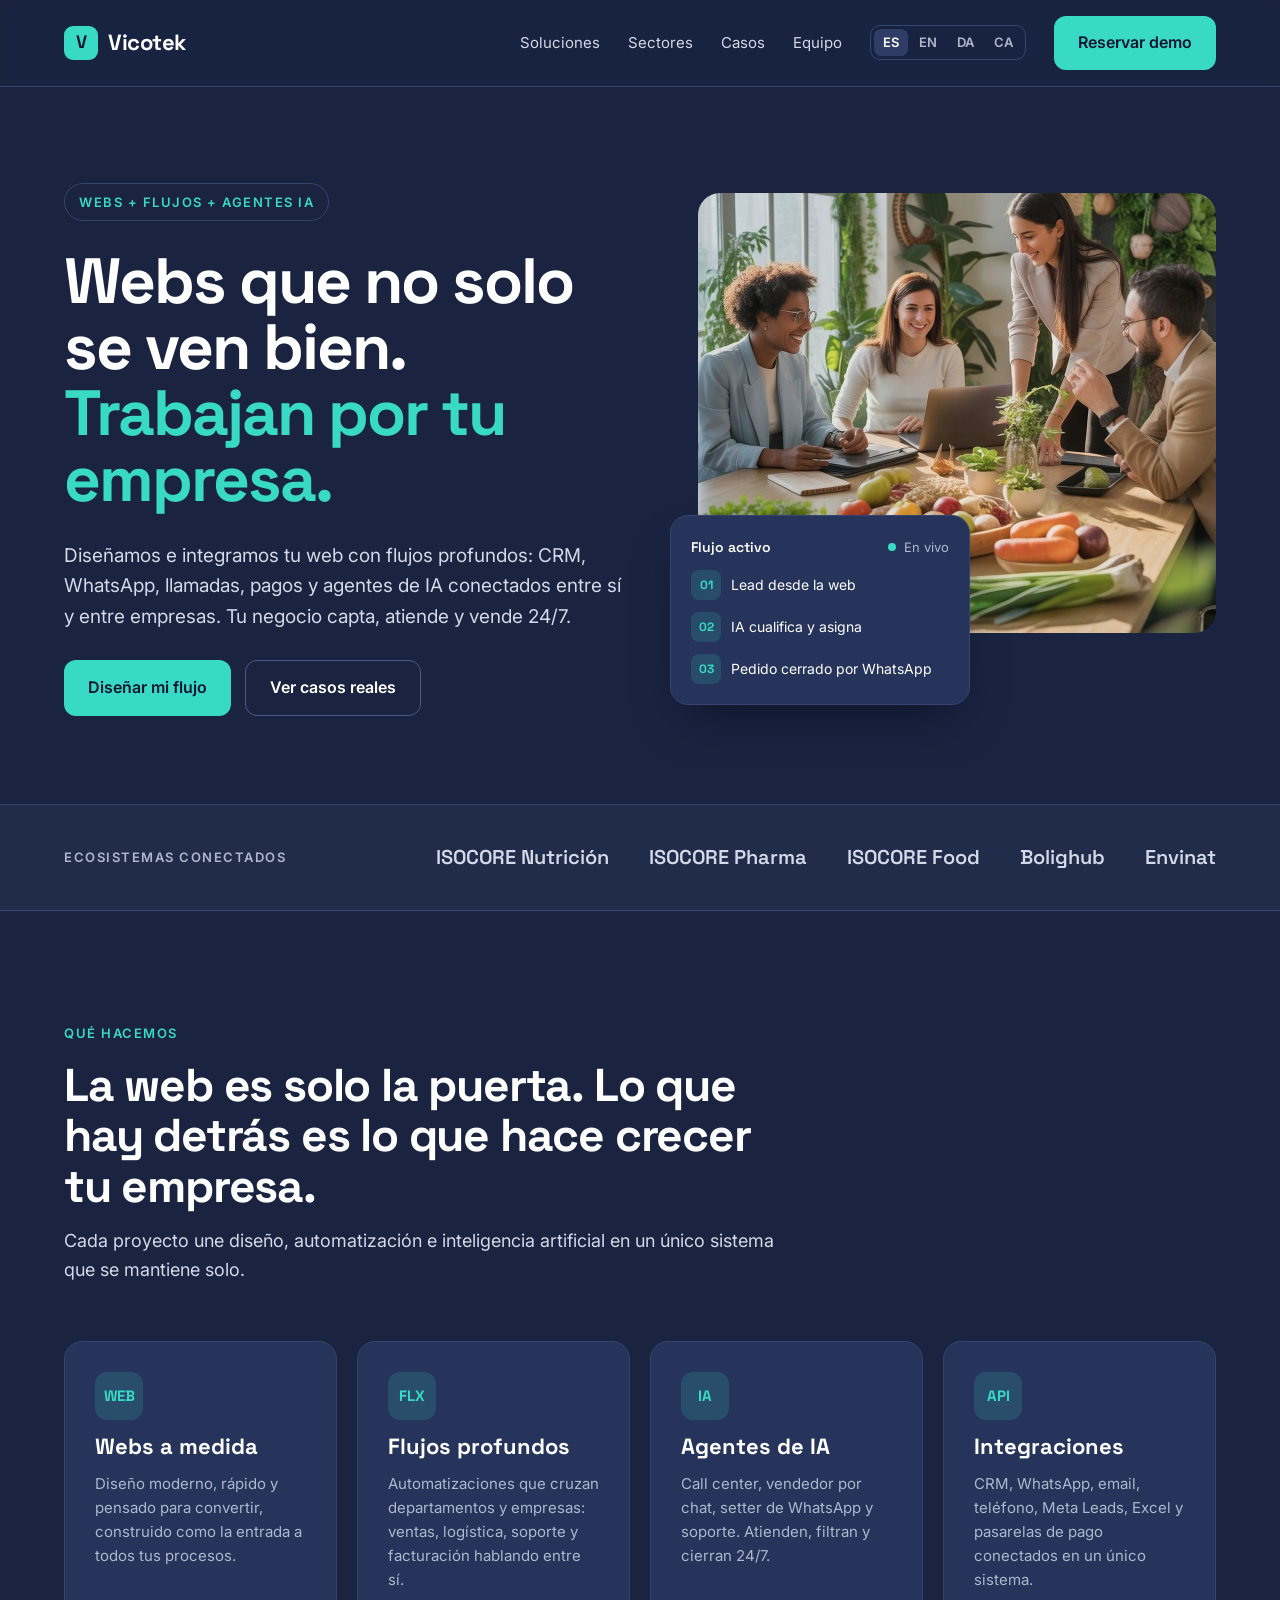
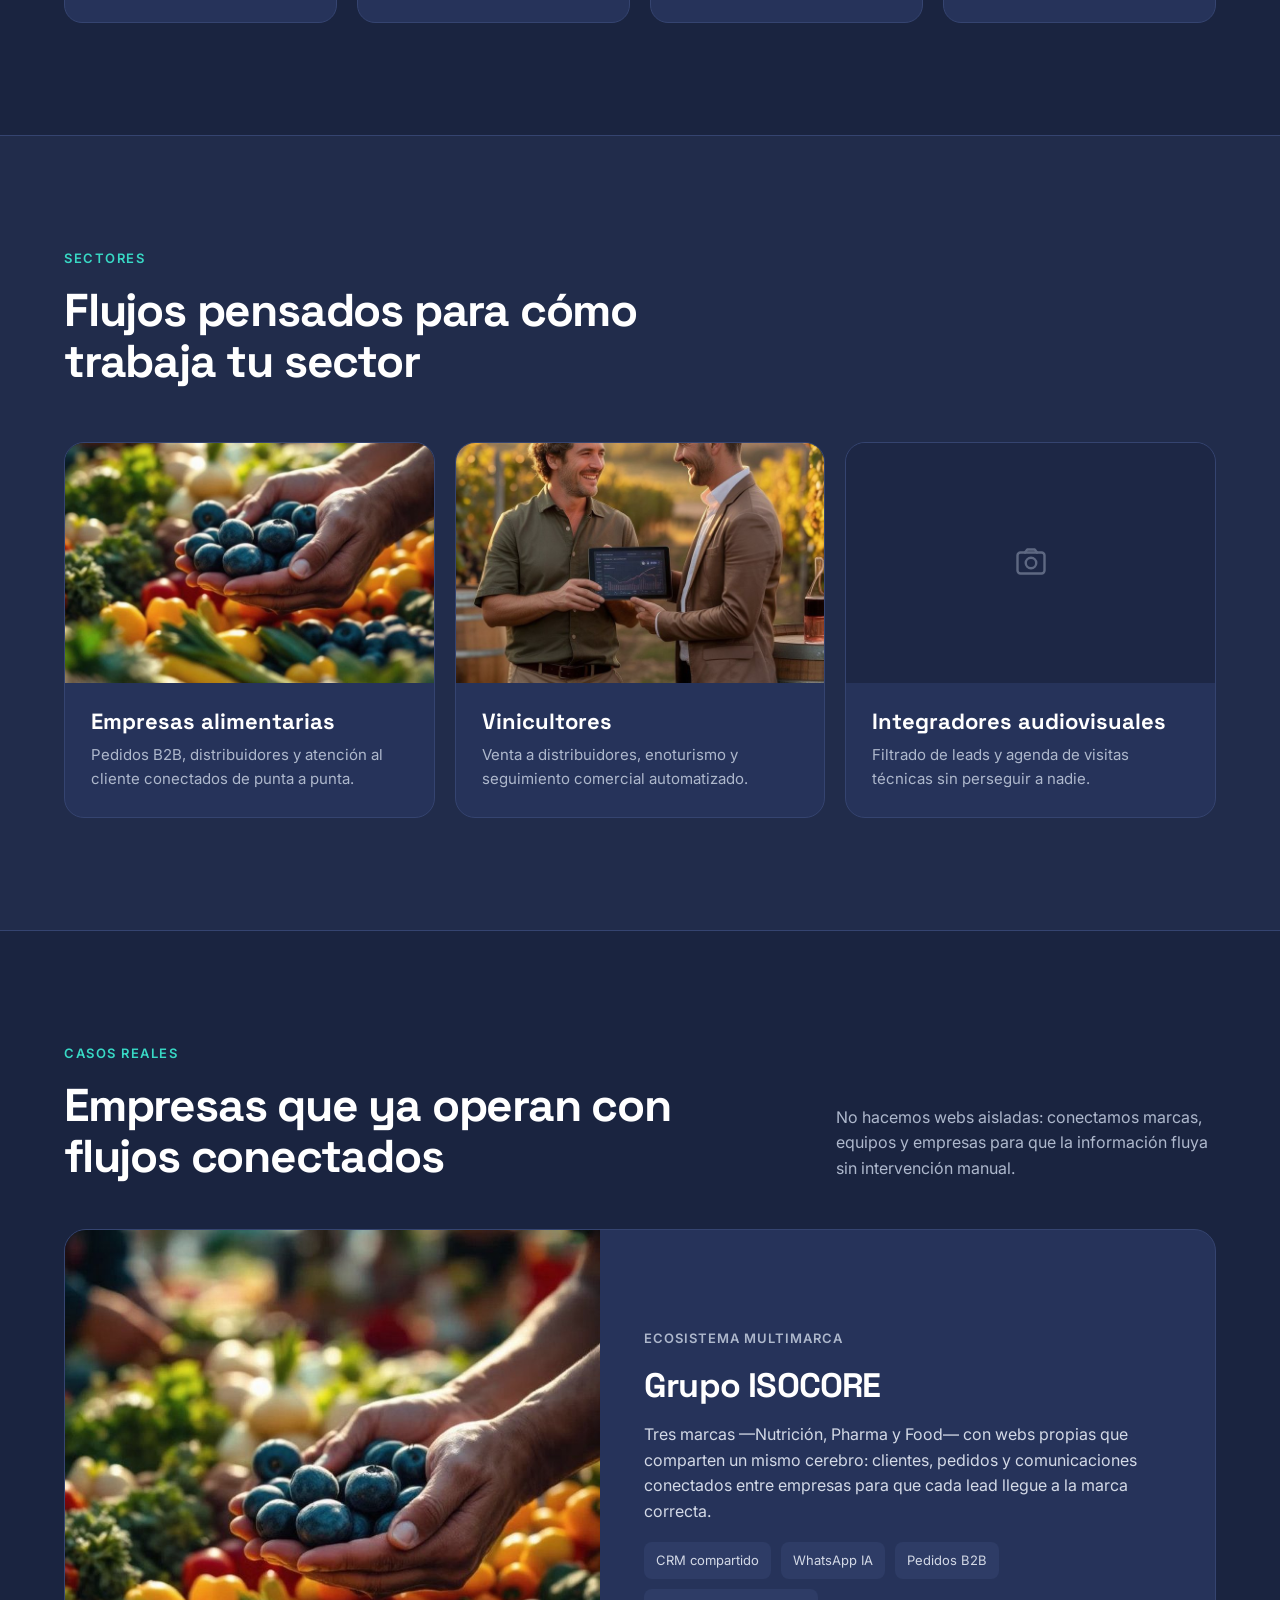
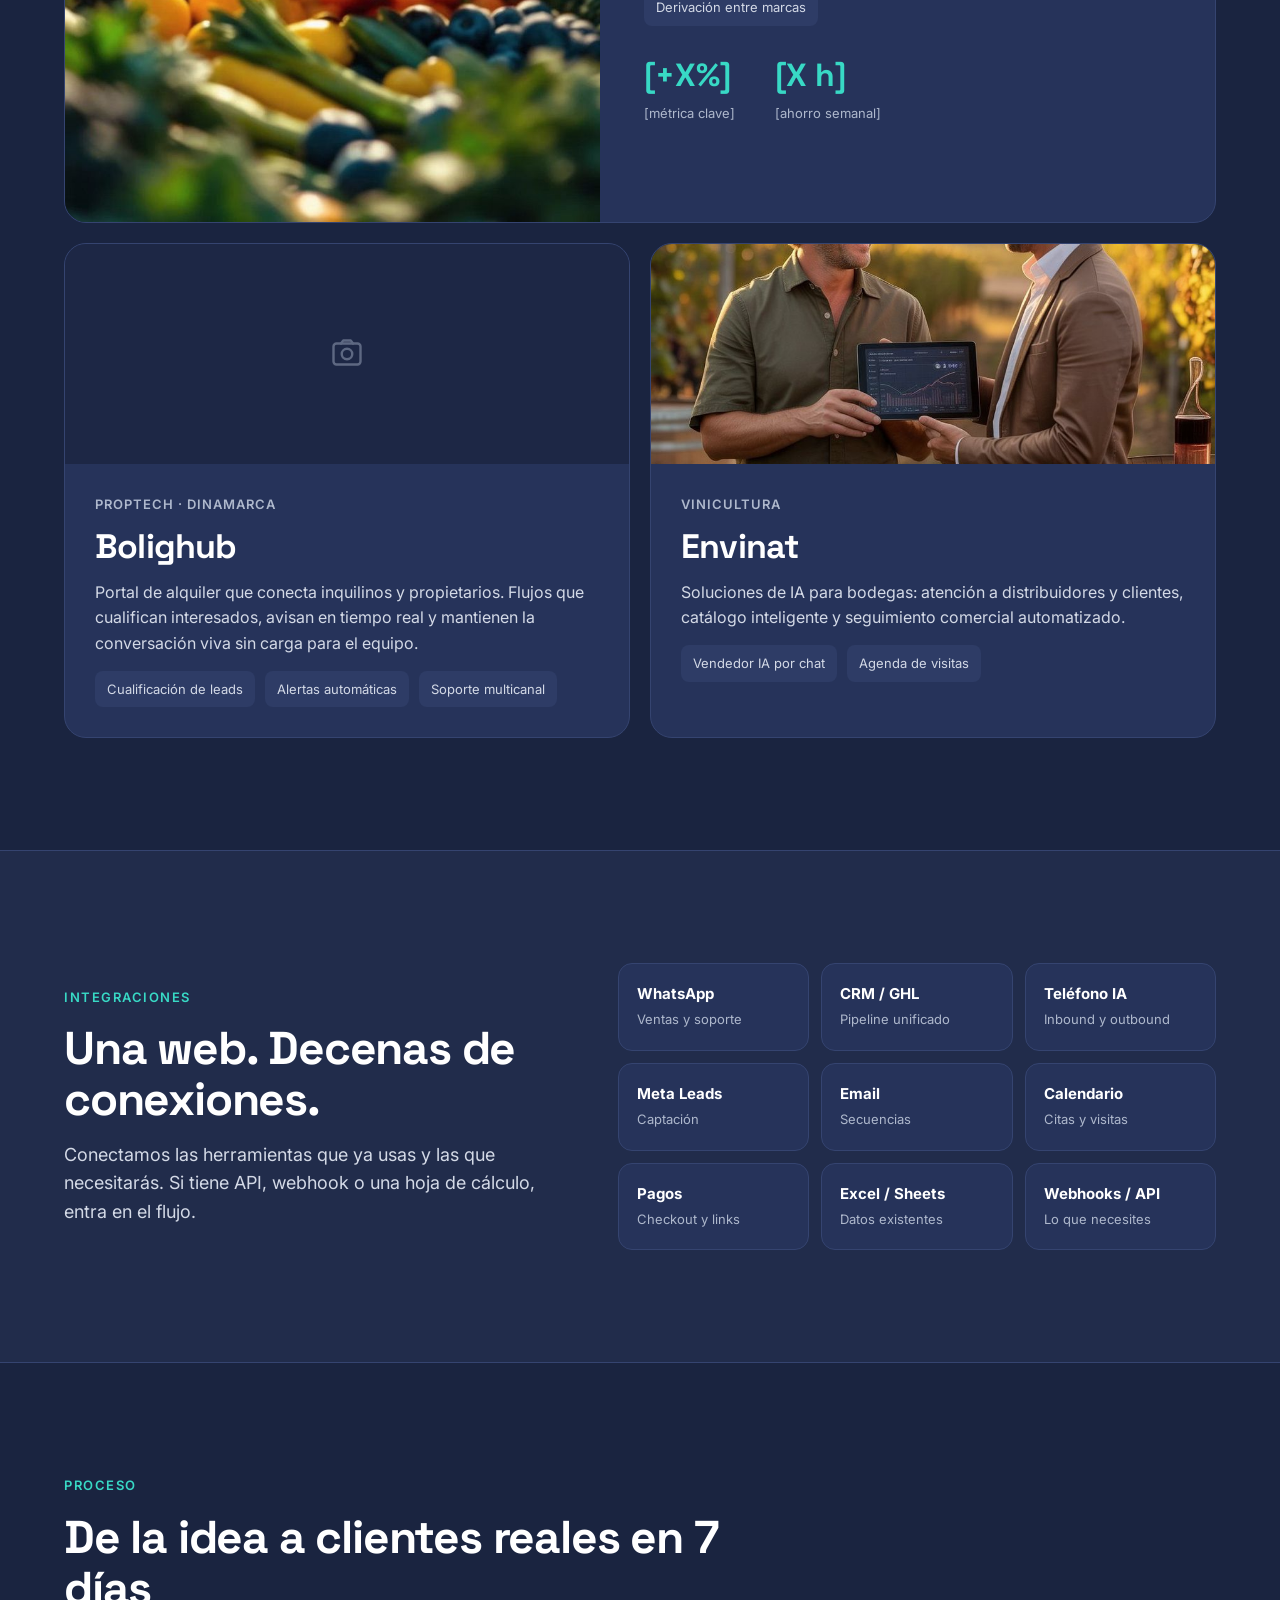
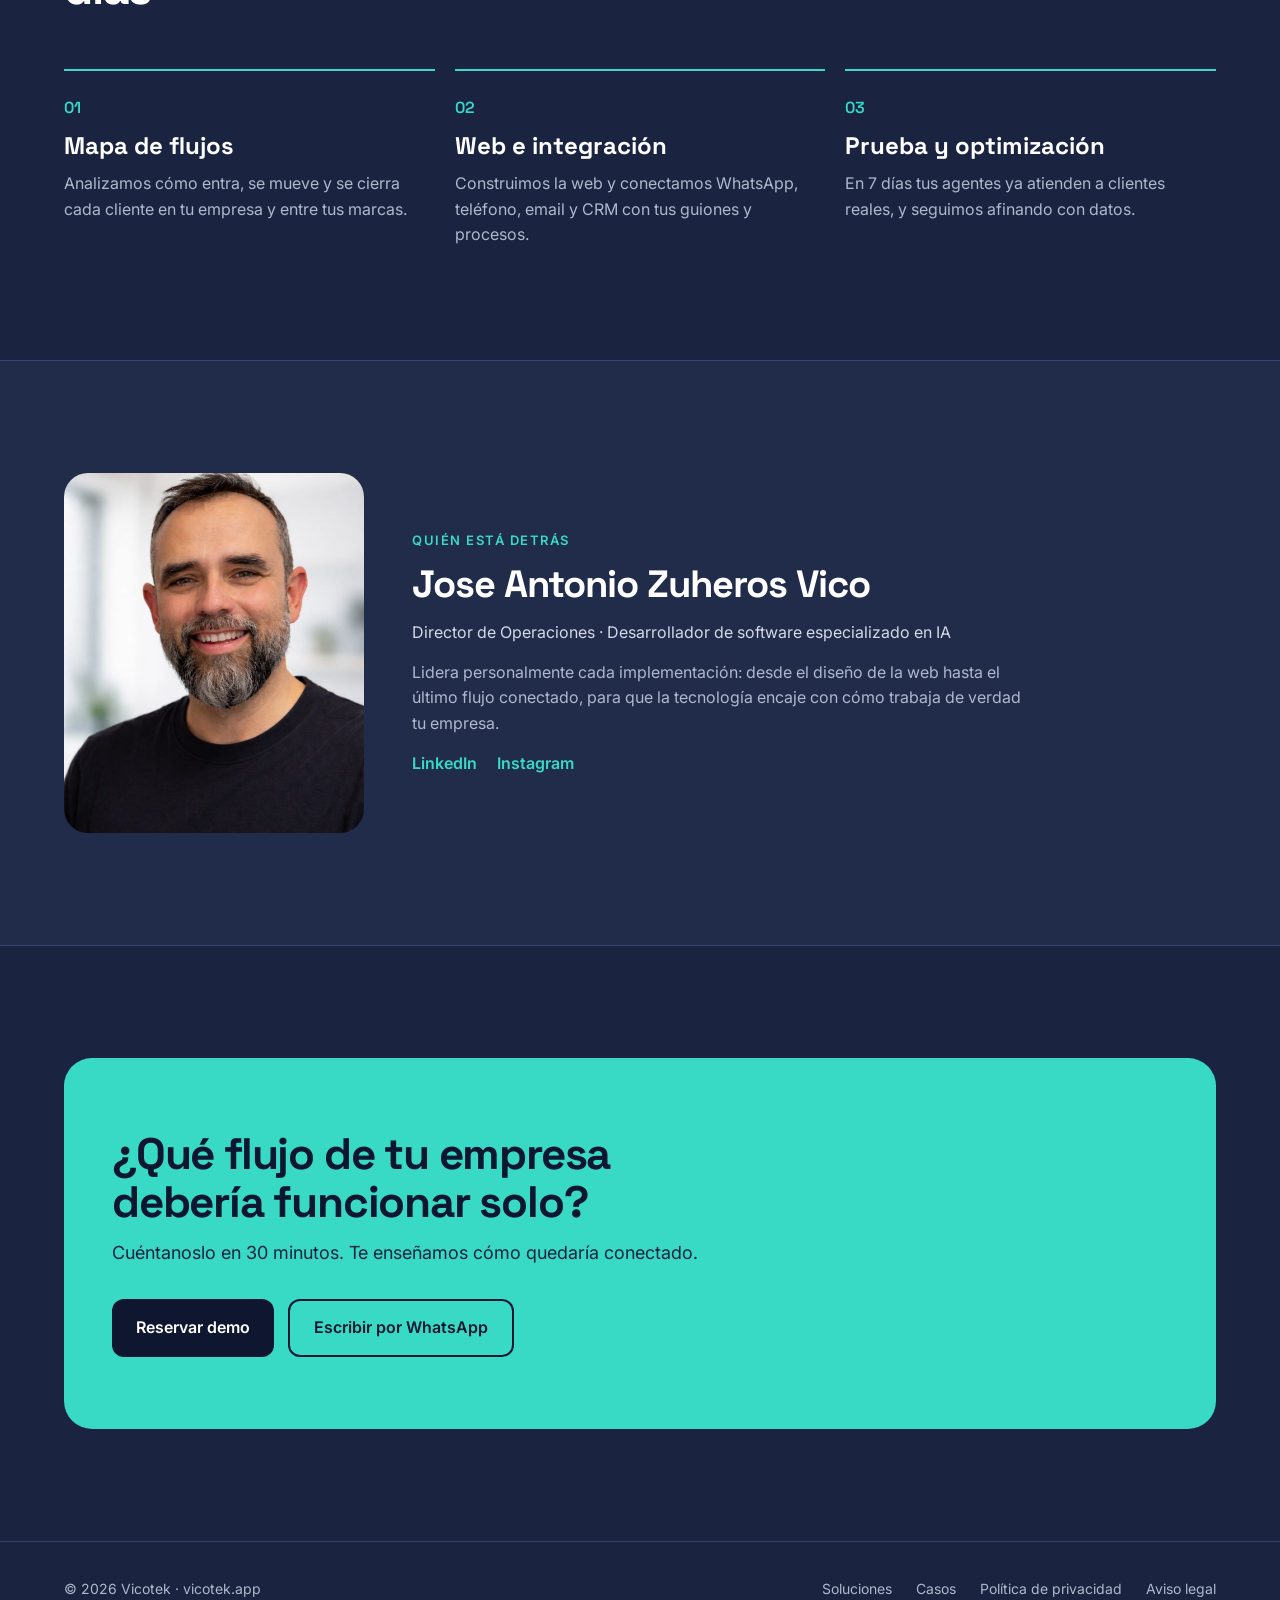
==== commit 10370791: "Enlaces a las webs de los ecosistemas conectados ISOCORE Nutrición, ISOCORE Pharma, Bolighub y Envin" ====
--- a/index.html
+++ b/index.html
@@ -84,11 +84,11 @@
     <div class="strip__inner">
       <span class="strip__label">Ecosistemas conectados</span>
       <div class="strip__logos">
-        <span>ISOCORE Nutrición</span>
-        <span>ISOCORE Pharma</span>
+        <a href="https://isocorenutricion.es" target="_blank" rel="noopener" aria-label="ISOCORE Nutrición (se abre en una pestaña nueva)">ISOCORE Nutrición</a>
+        <a href="https://isocorepharma.es" target="_blank" rel="noopener" aria-label="ISOCORE Pharma (se abre en una pestaña nueva)">ISOCORE Pharma</a>
         <span>ISOCORE Food</span>
-        <span>Bolighub</span>
-        <span>Envinat</span>
+        <a href="https://bolighub.pro" target="_blank" rel="noopener" aria-label="Bolighub (se abre en una pestaña nueva)">Bolighub</a>
+        <a href="https://envinat.com" target="_blank" rel="noopener" aria-label="Envinat (se abre en una pestaña nueva)">Envinat</a>
       </div>
     </div>
   </section>
--- a/assets/styles.css
+++ b/assets/styles.css
@@ -279,3 +279,7 @@
   .scenes { grid-template-columns: 1fr 1fr; grid-auto-rows: 160px; }
   .scenes .ph:nth-child(1) { grid-row: auto; grid-column: span 2; }
 }
+
+/* Enlaces de la banda de ecosistemas */
+.strip__logos a { color: var(--text-2); border-bottom: 1px solid transparent; transition: color .15s ease, border-color .15s ease; }
+.strip__logos a:hover { color: var(--accent); border-bottom-color: var(--accent); }
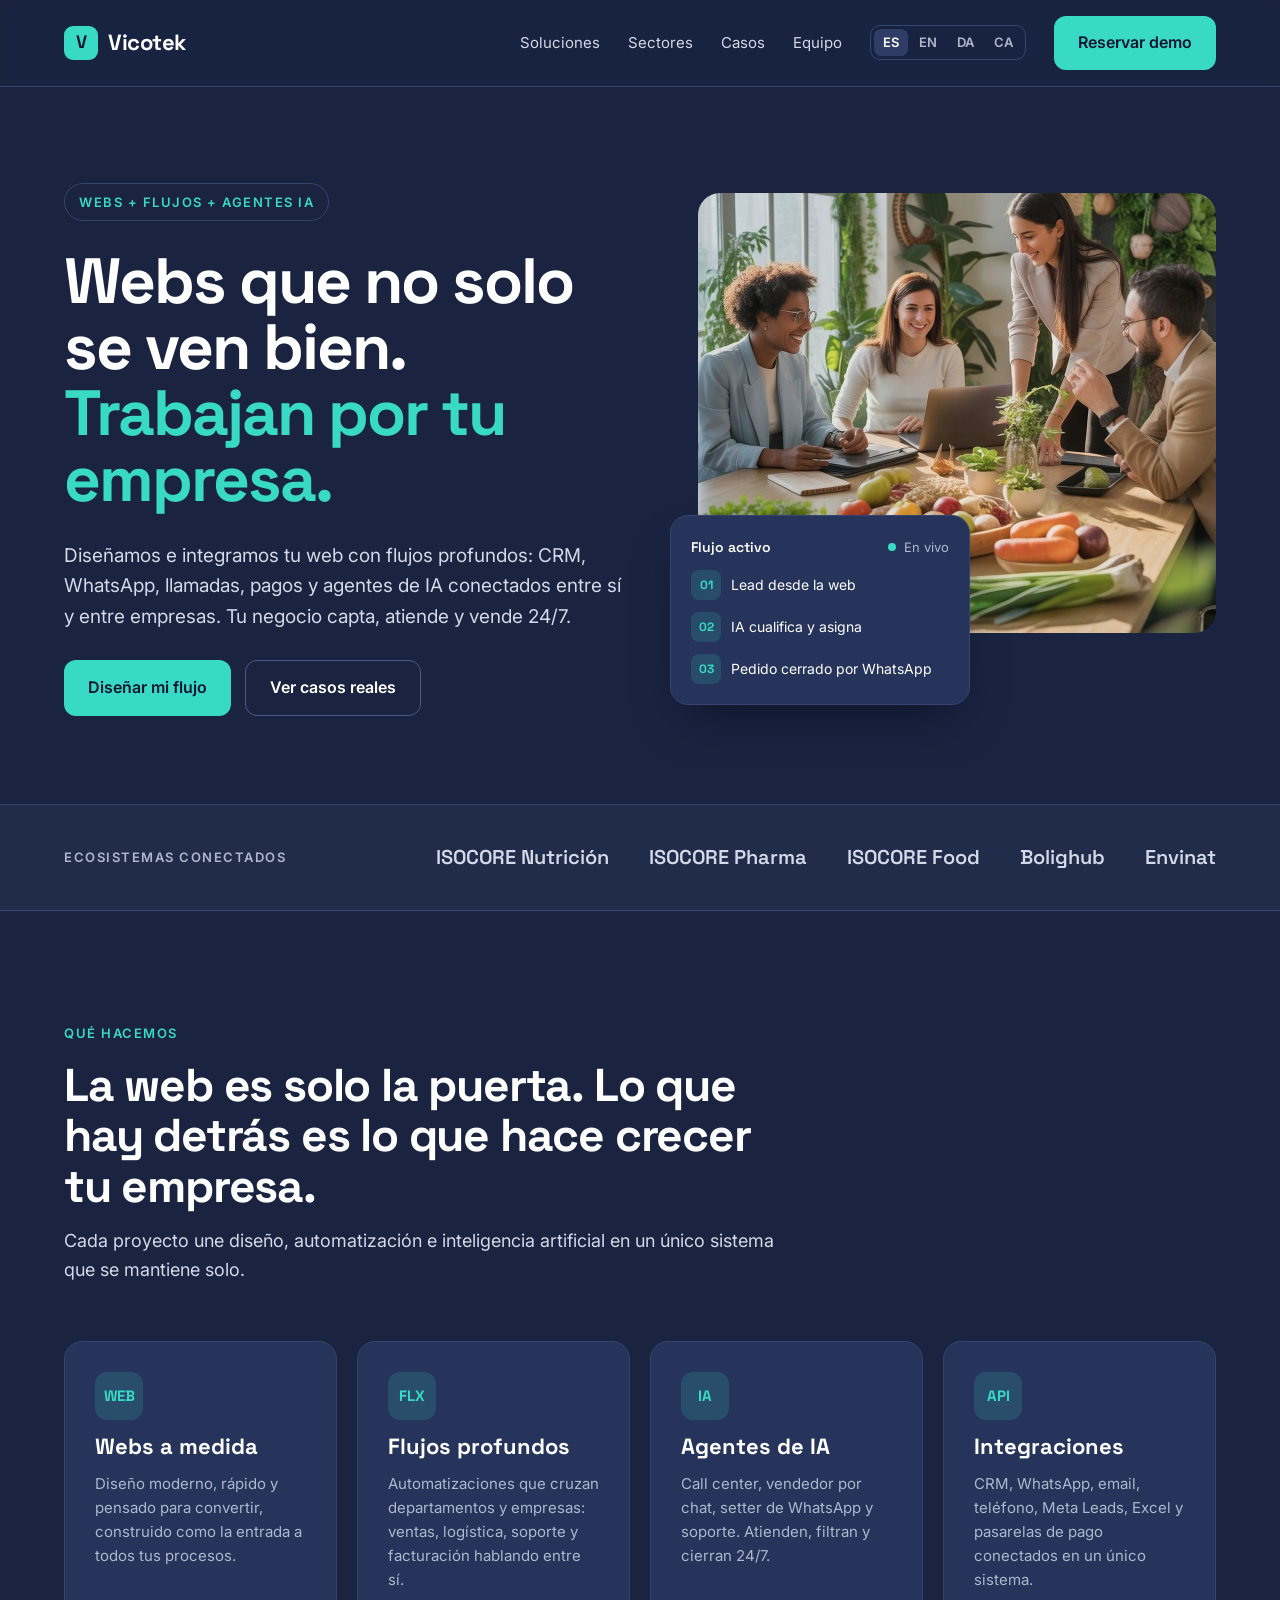
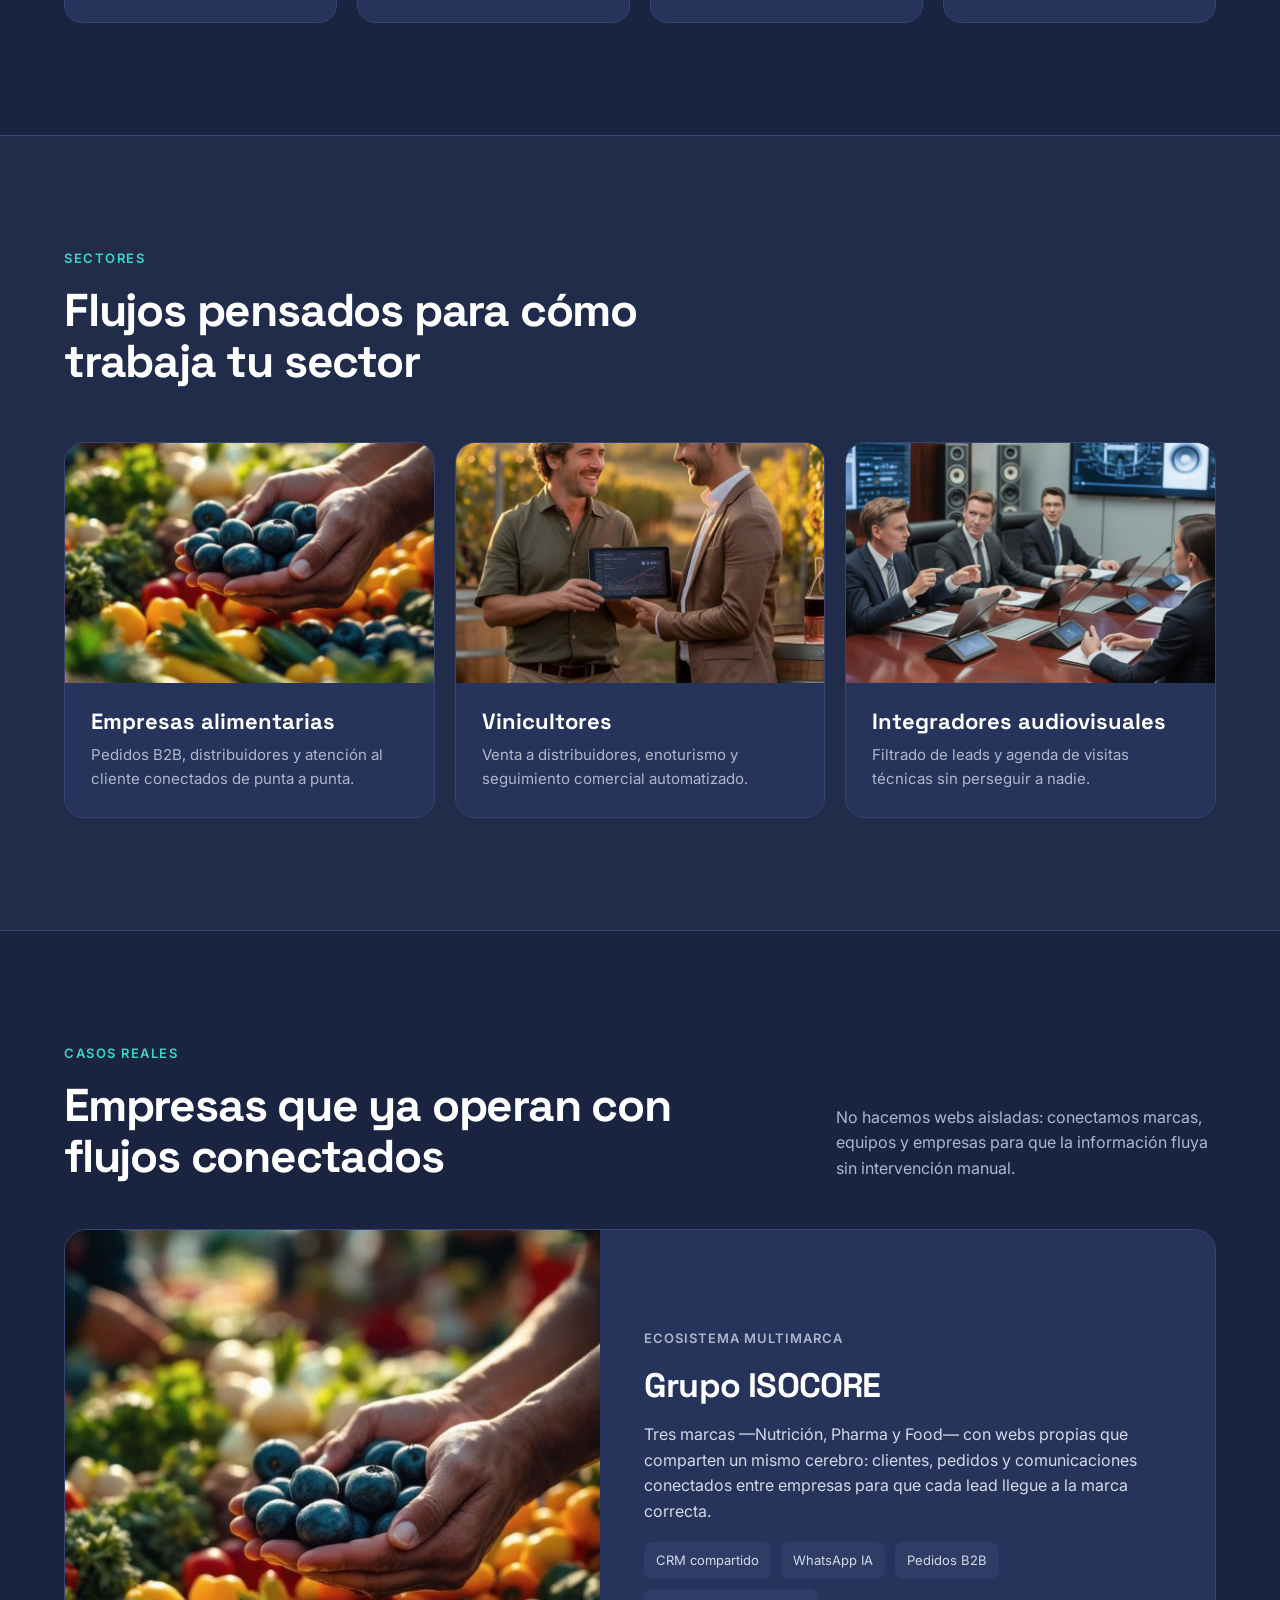
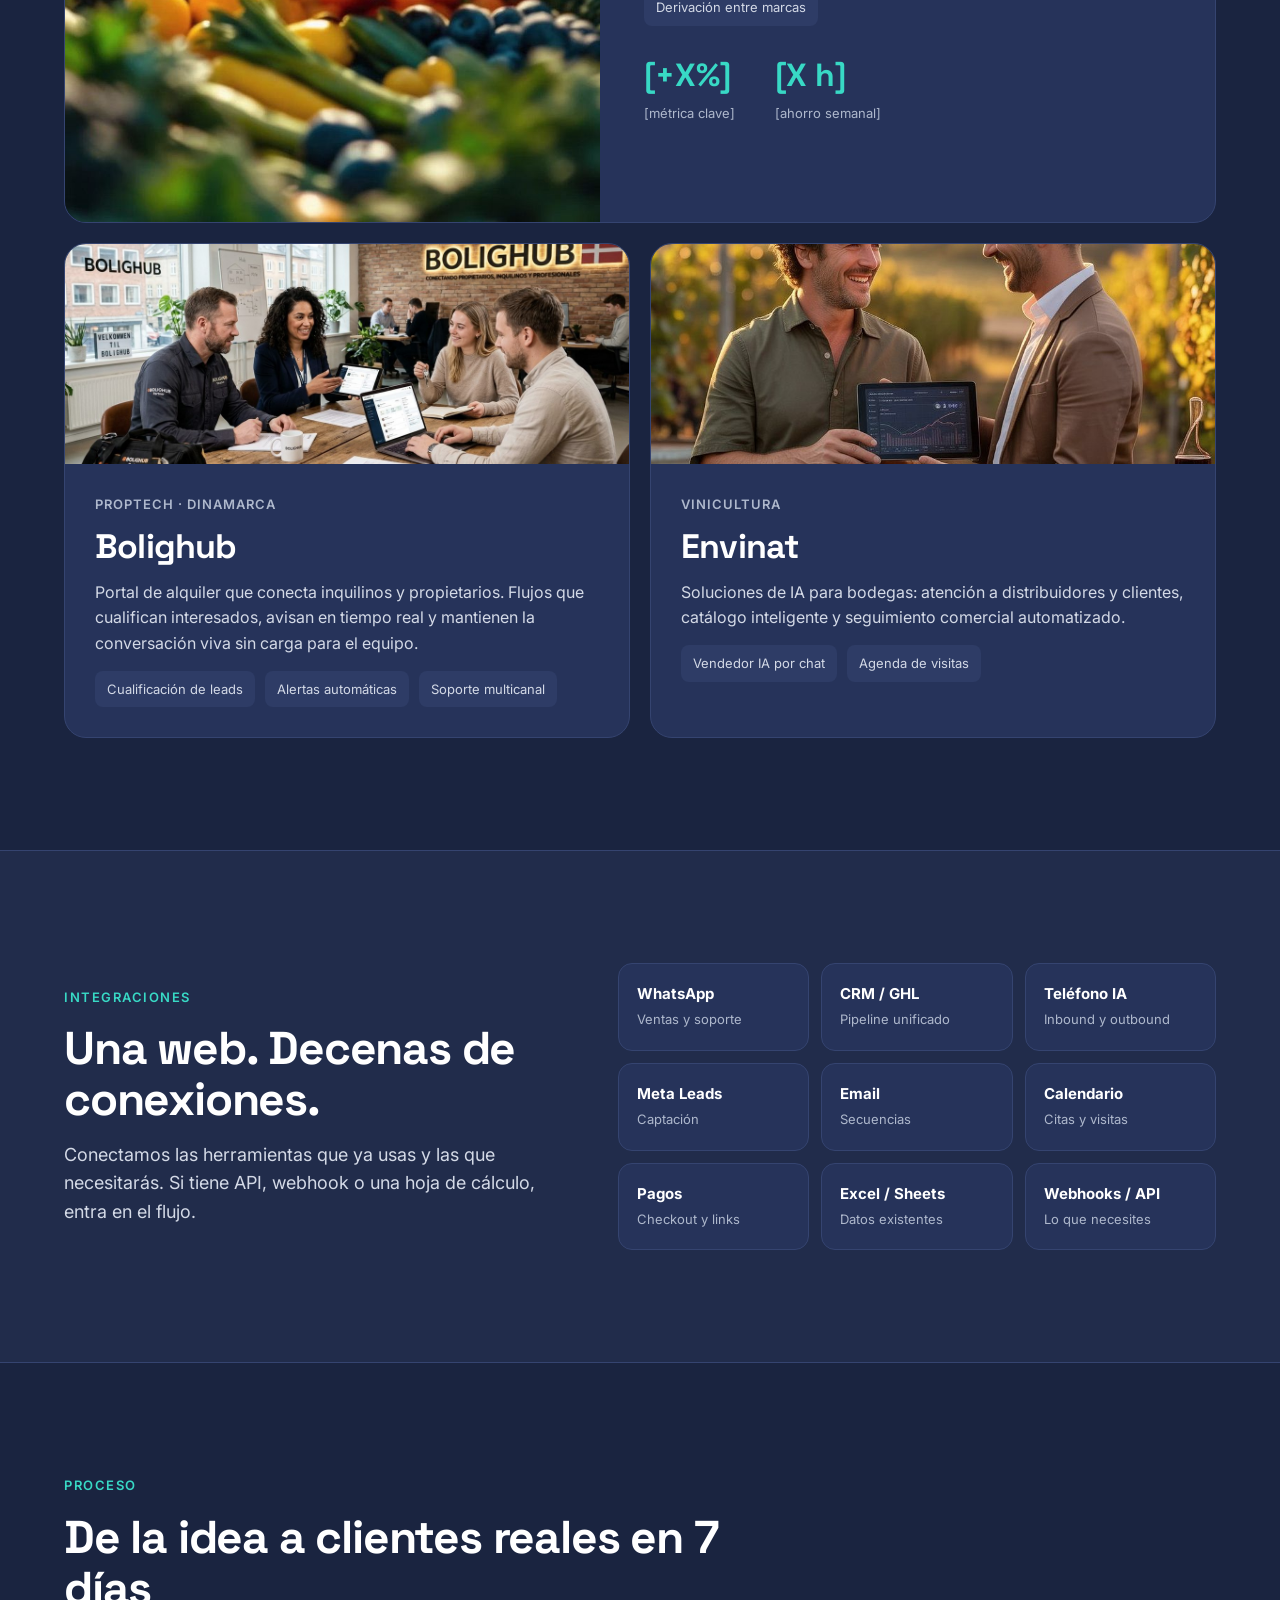
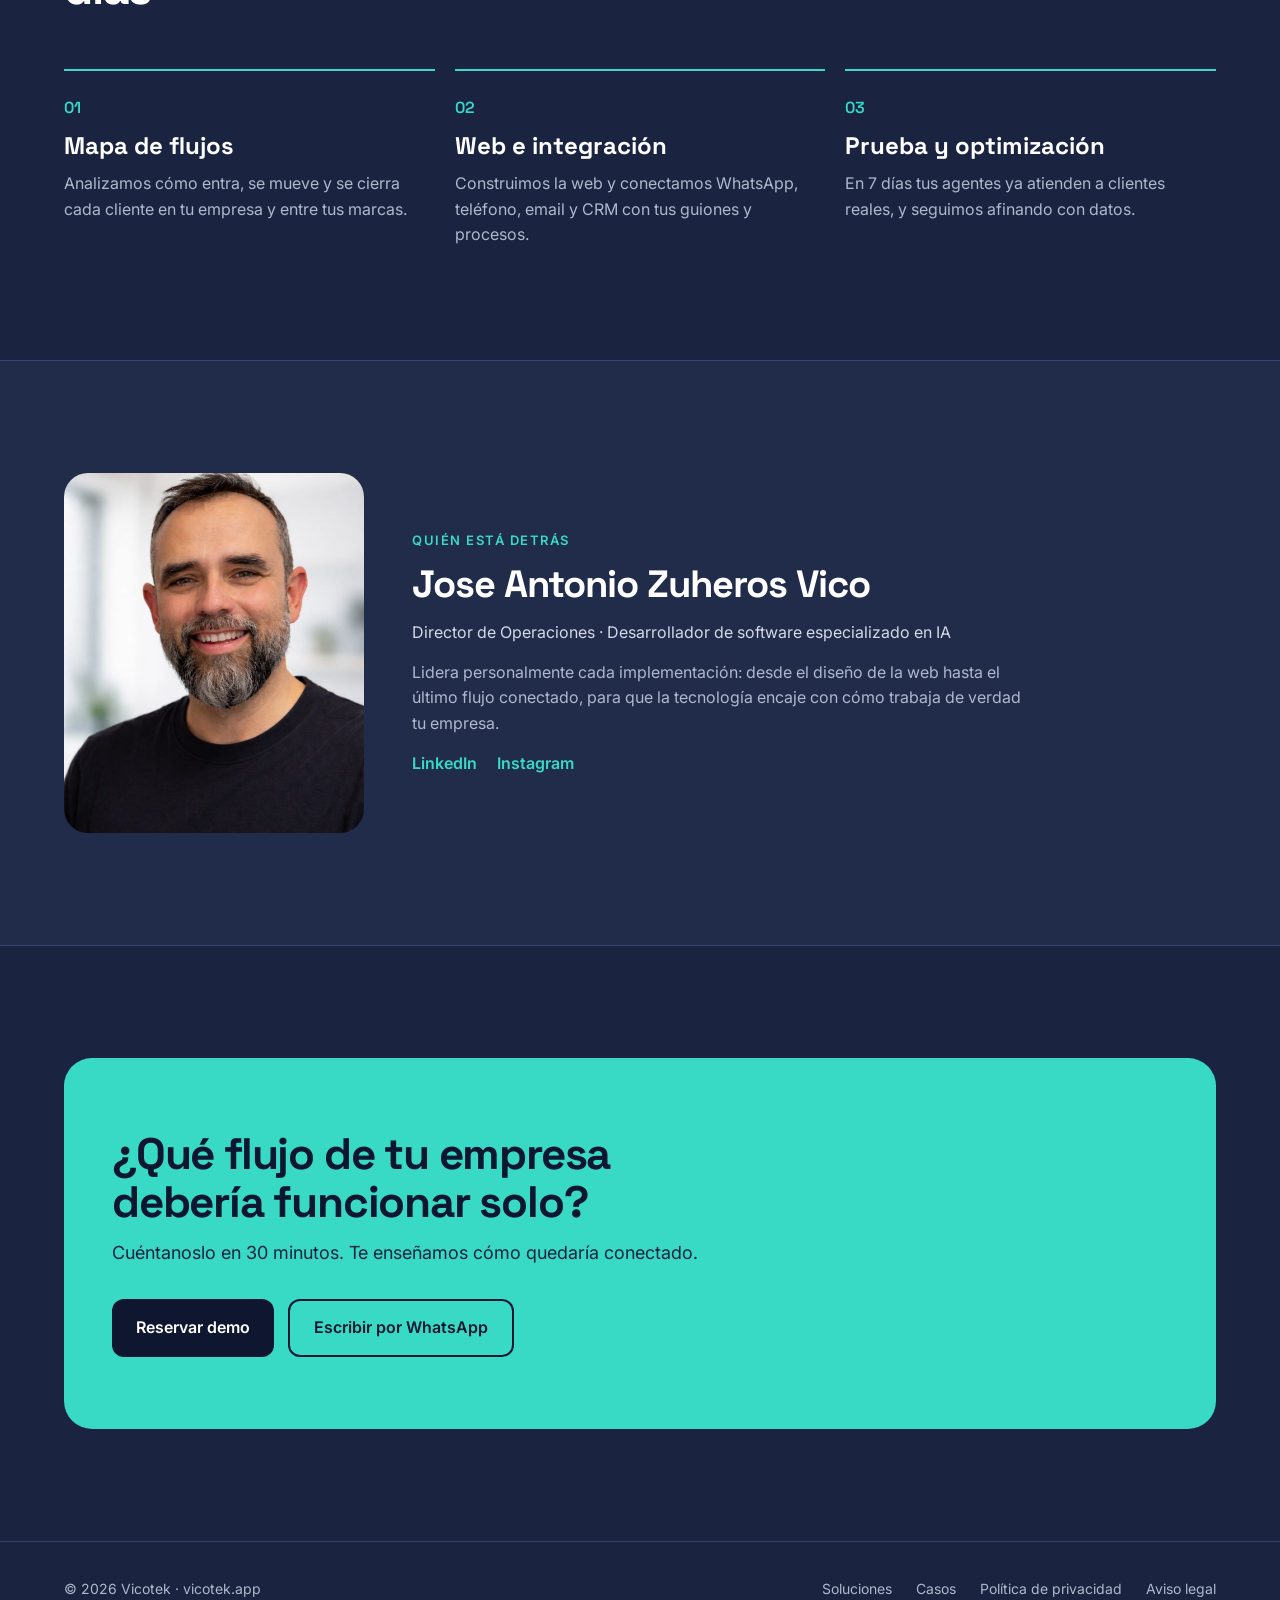
==== commit 89d9bbb3: "Fotos de integradores audiovisuales y Bolighub - sector-audiovisual.jpg y caso-bolighub.jpg recortad" ====
--- a/index.html
+++ b/index.html
@@ -127,7 +127,7 @@
           <div class="sector__body"><h3>Vinicultores</h3><p>Venta a distribuidores, enoturismo y seguimiento comercial automatizado.</p></div>
         </article>
         <article class="sector reveal">
-          <div class="ph"><img src="assets/img/sector-audiovisual.jpg" alt="Instalación audiovisual profesional" width="800" height="500" loading="lazy" onerror="this.remove()"></div>
+          <div class="ph"><img src="assets/img/sector-audiovisual.jpg" alt="Sala de reuniones con sistema de conferencias, pantallas y altavoces profesionales" width="800" height="500" loading="lazy" onerror="this.remove()"></div>
           <div class="sector__body"><h3>Integradores audiovisuales</h3><p>Filtrado de leads y agenda de visitas técnicas sin perseguir a nadie.</p></div>
         </article>
       </div>
@@ -162,7 +162,7 @@
 
       <div class="cases__grid">
         <article class="case case--card reveal">
-          <div class="ph"><img src="assets/img/caso-bolighub.jpg" alt="Portal de alquiler Bolighub" width="900" height="520" loading="lazy" onerror="this.remove()"></div>
+          <div class="ph"><img src="assets/img/caso-bolighub.jpg" alt="Equipo de Bolighub reunido con un propietario, una inquilina y un técnico colaborador" width="1200" height="558" loading="lazy" onerror="this.remove()"></div>
           <div class="case__body">
             <span class="case__tag">Proptech · Dinamarca</span>
             <h3>Bolighub</h3>
@@ -171,7 +171,7 @@
           </div>
         </article>
         <article class="case case--card reveal">
-          <div class="ph"><img src="assets/img/caso-envinat.jpg" alt="Bodega usando el panel comercial de Envinat en el viñedo" width="900" height="520" loading="lazy" onerror="this.remove()"></div>
+          <div class="ph"><img src="assets/img/caso-envinat.jpg" alt="Bodega usando el panel comercial de Envinat en el viñedo" width="900" height="520" style="object-position:center 12%" loading="lazy" onerror="this.remove()"></div>
           <div class="case__body">
             <span class="case__tag">Vinicultura</span>
             <h3>Envinat</h3>
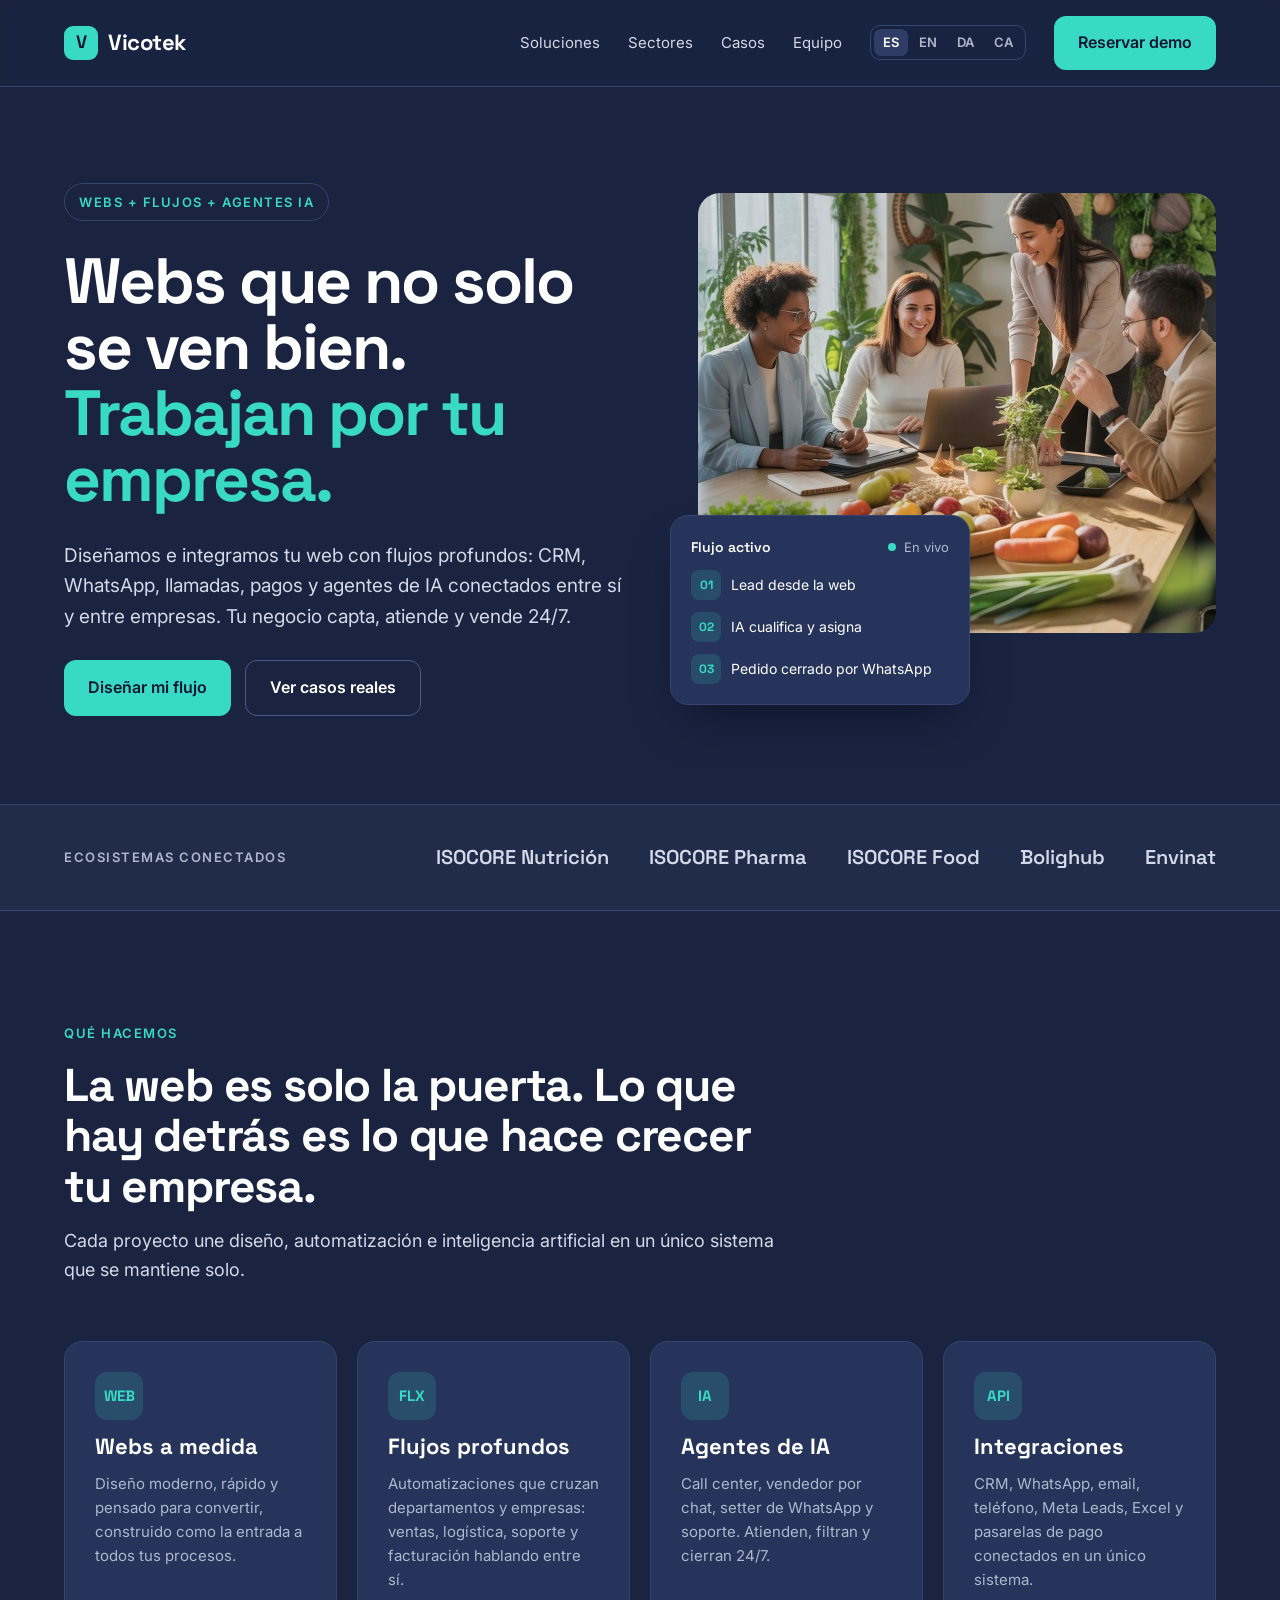
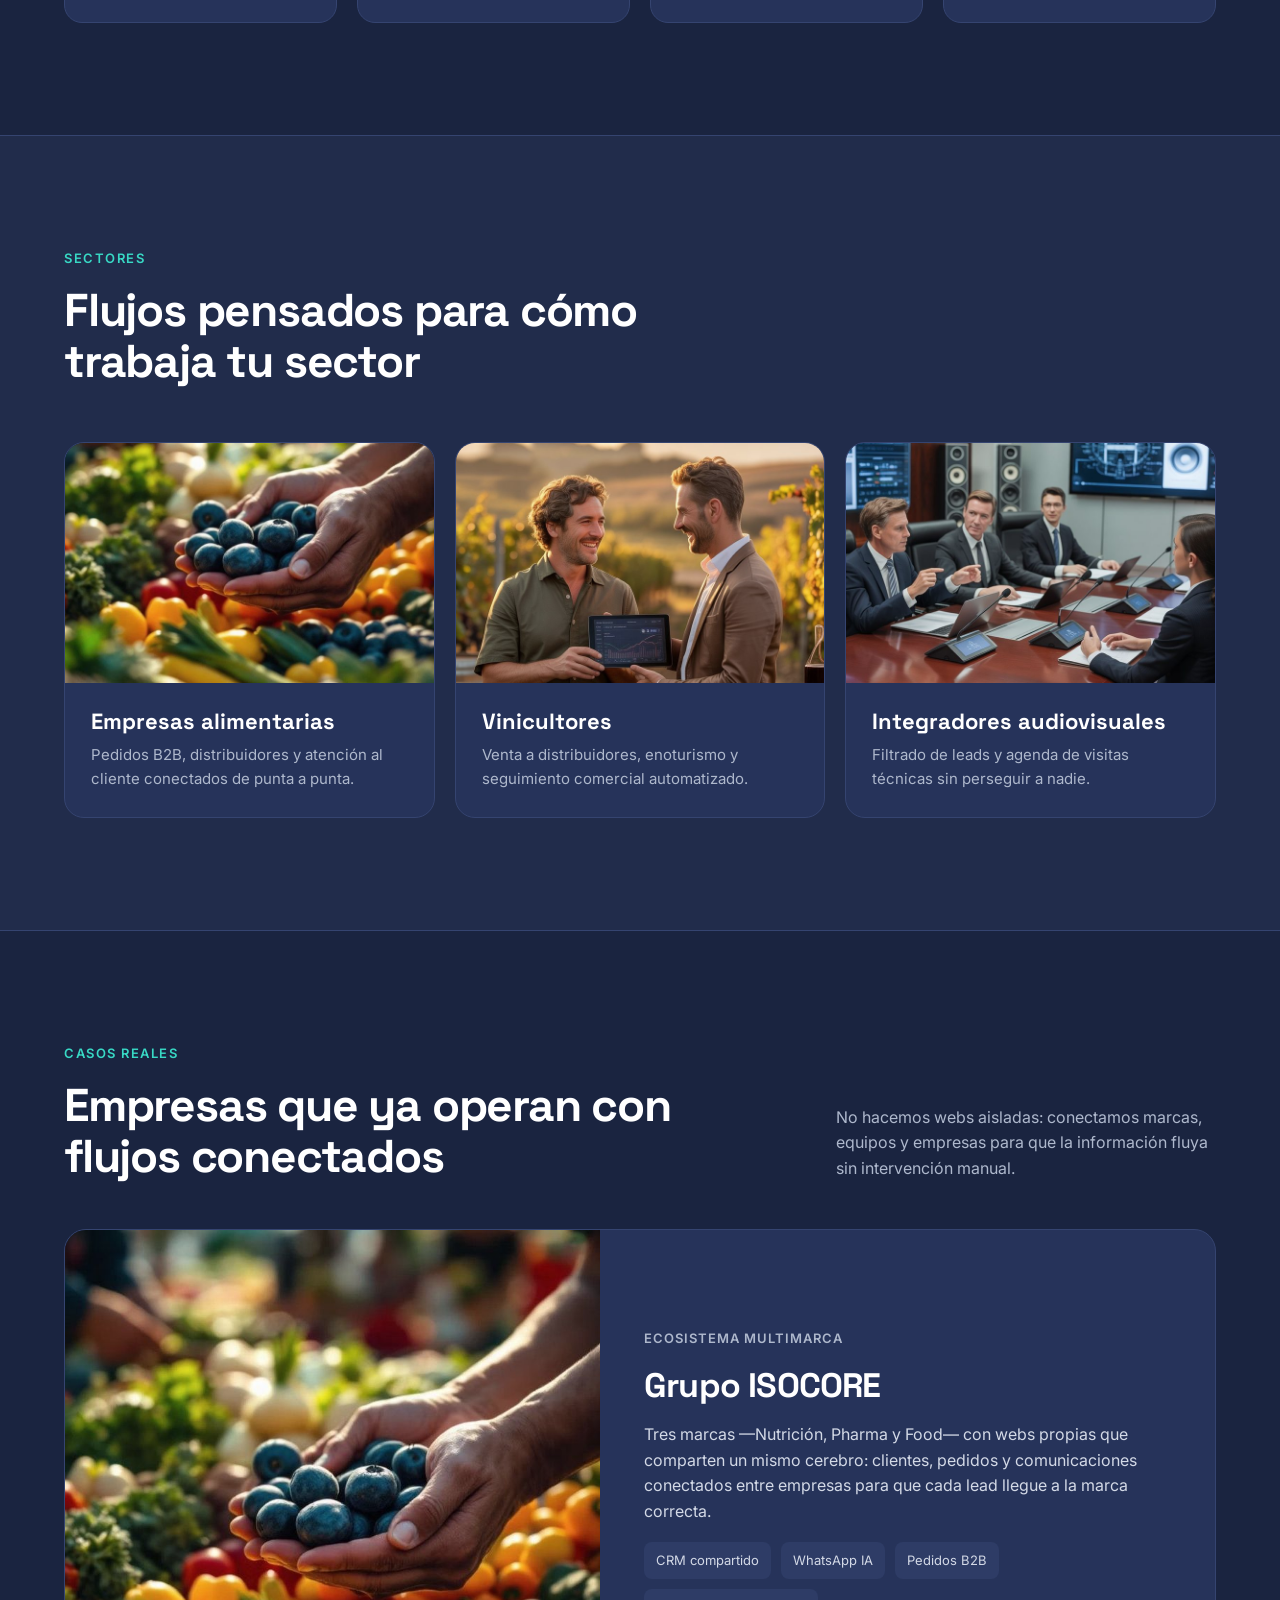
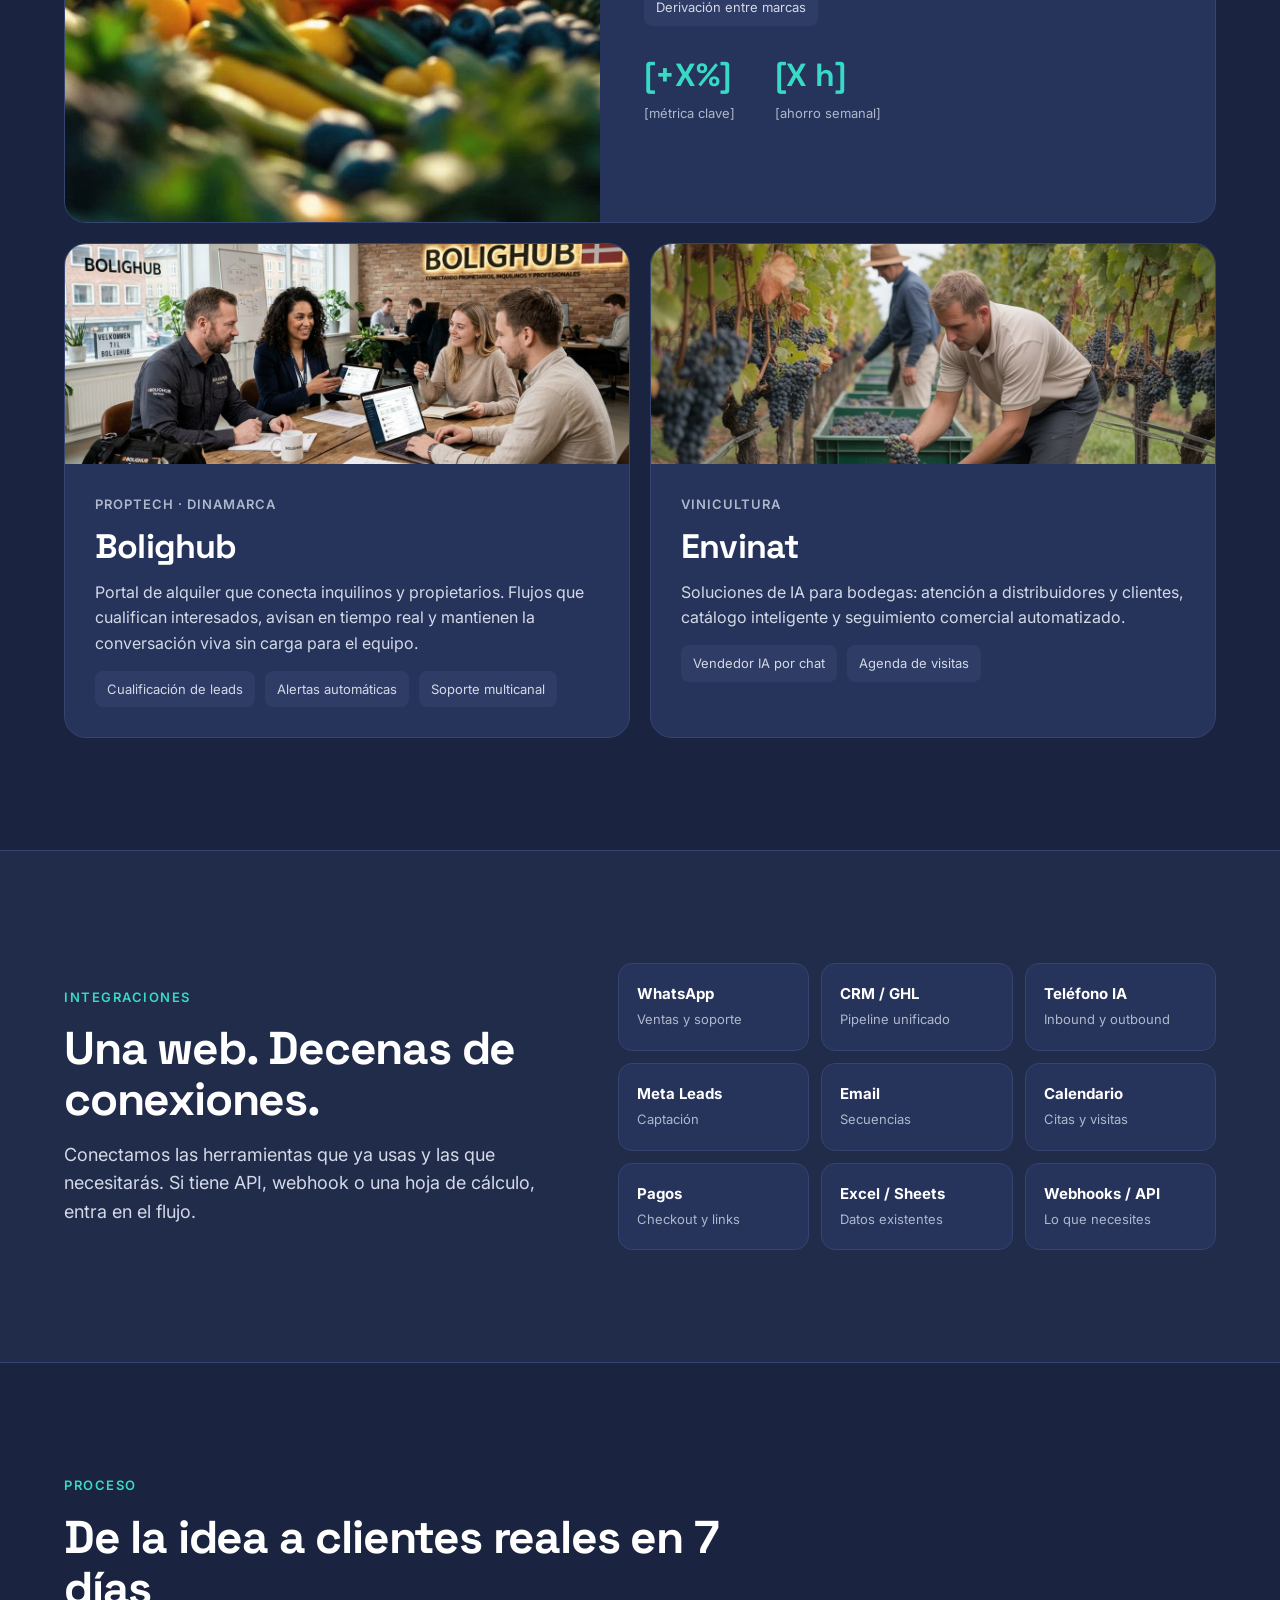
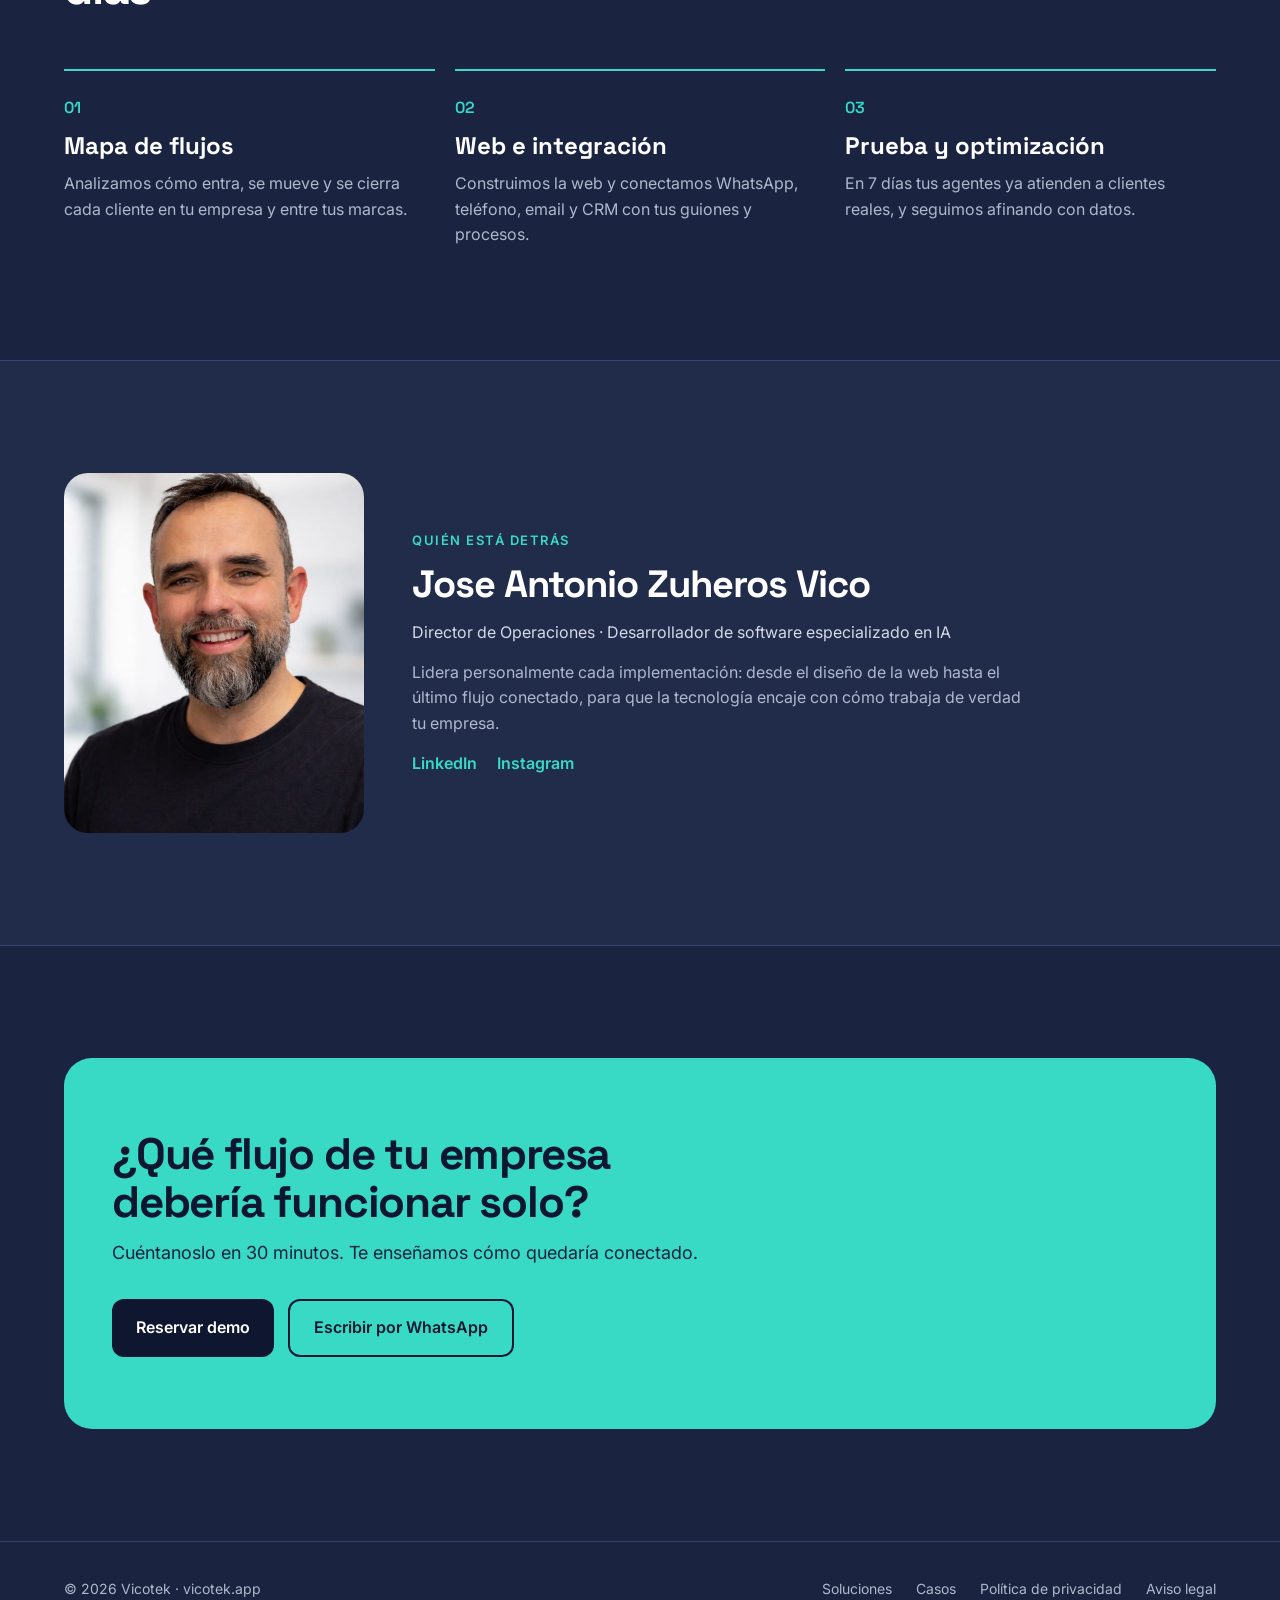
==== commit 677ea127: "Nuevas fotos de vinicultores y Envinat - sector-vino.jpg: foto del viñedo con las cabezas completas " ====
--- a/index.html
+++ b/index.html
@@ -171,7 +171,7 @@
           </div>
         </article>
         <article class="case case--card reveal">
-          <div class="ph"><img src="assets/img/caso-envinat.jpg" alt="Bodega usando el panel comercial de Envinat en el viñedo" width="900" height="520" style="object-position:center 12%" loading="lazy" onerror="this.remove()"></div>
+          <div class="ph"><img src="assets/img/caso-envinat.jpg" alt="Vendimia: trabajadores recogiendo uva tinta en cajas entre las hileras de la viña" width="1200" height="545" style="object-position:center top" loading="lazy" onerror="this.remove()"></div>
           <div class="case__body">
             <span class="case__tag">Vinicultura</span>
             <h3>Envinat</h3>
